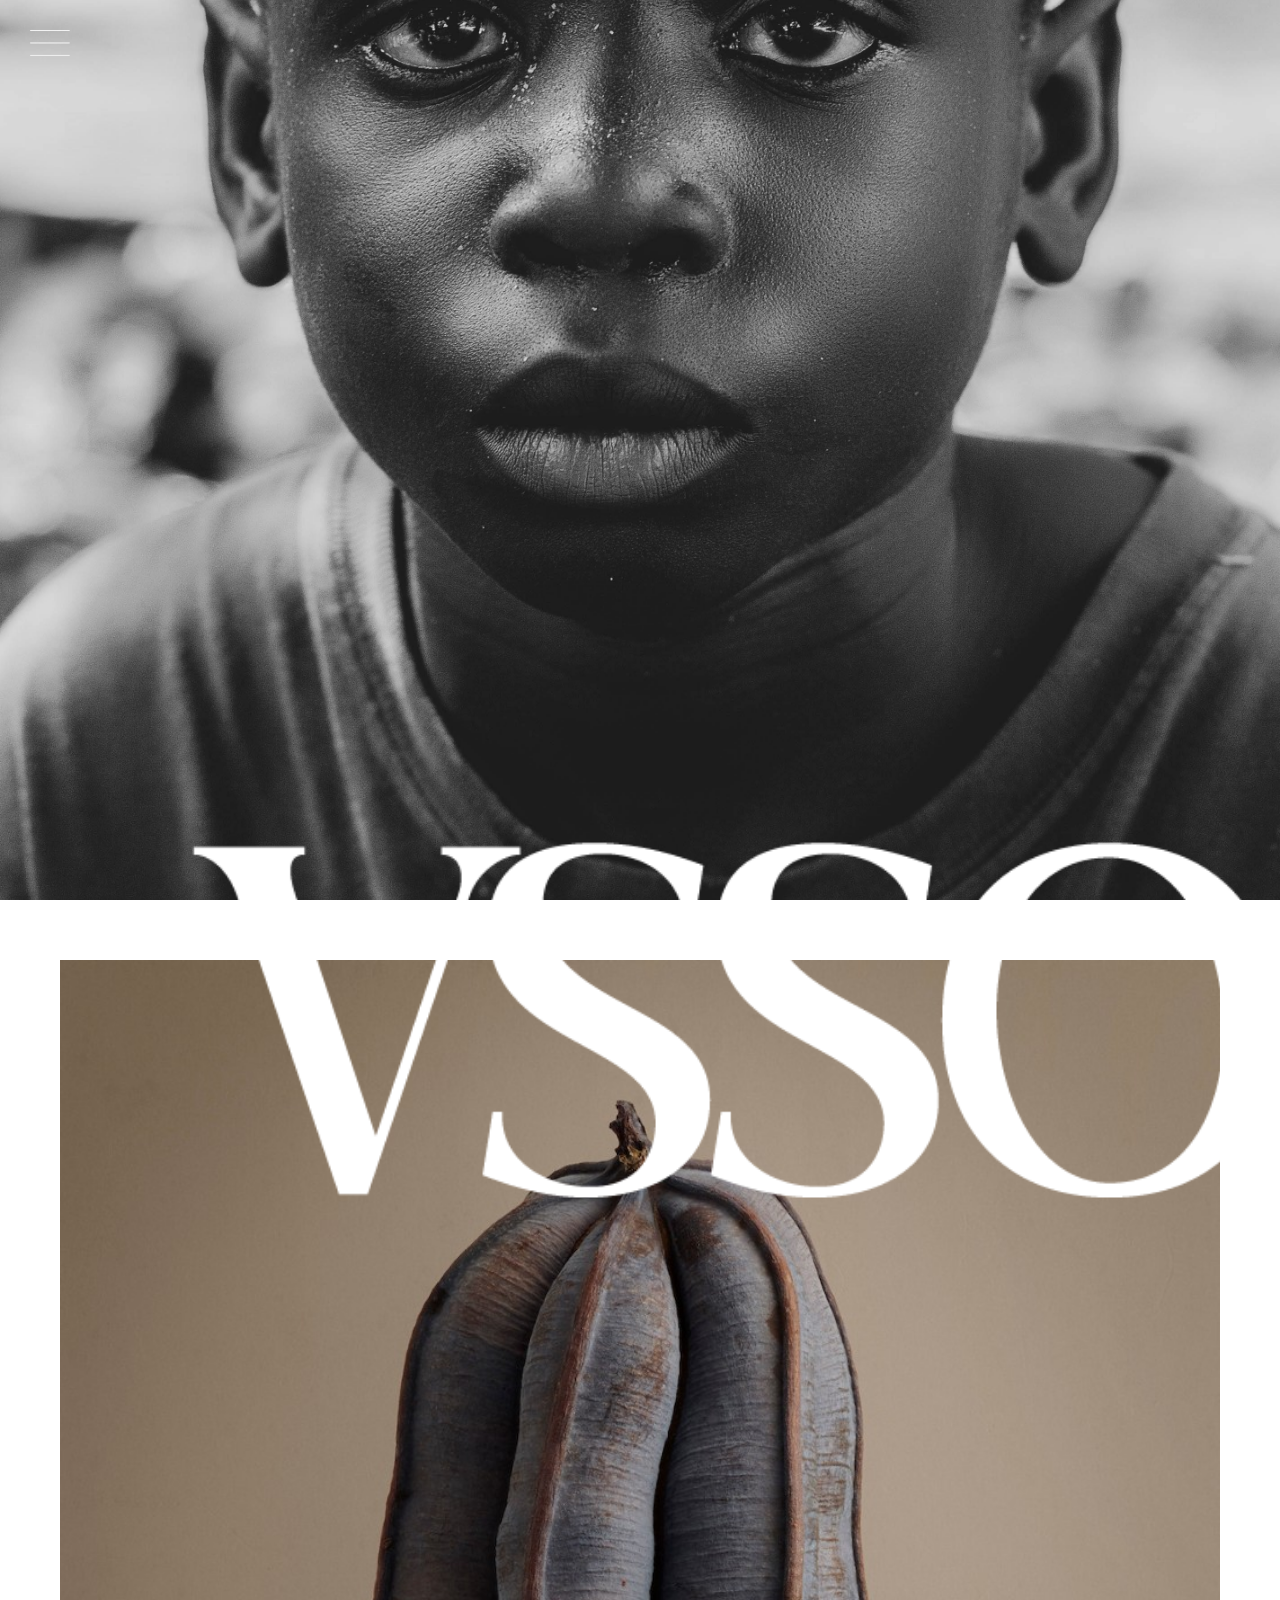
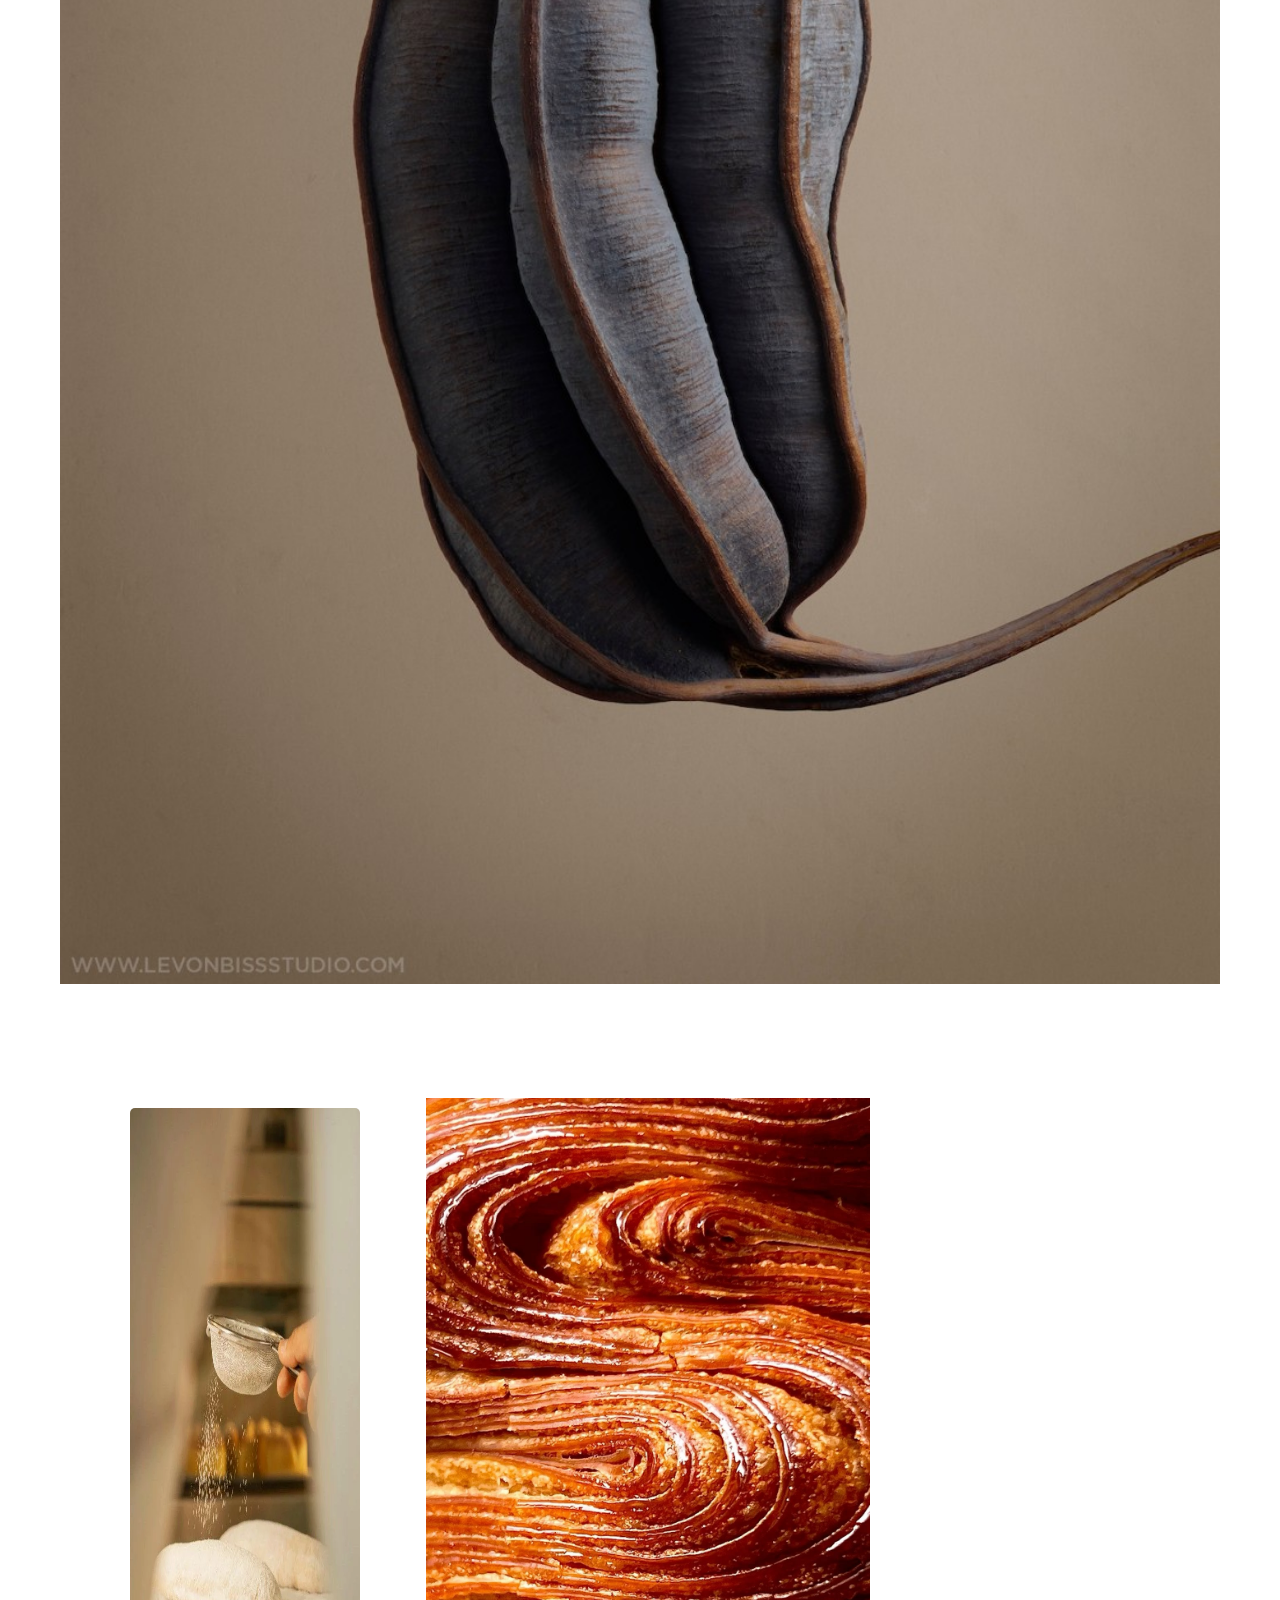
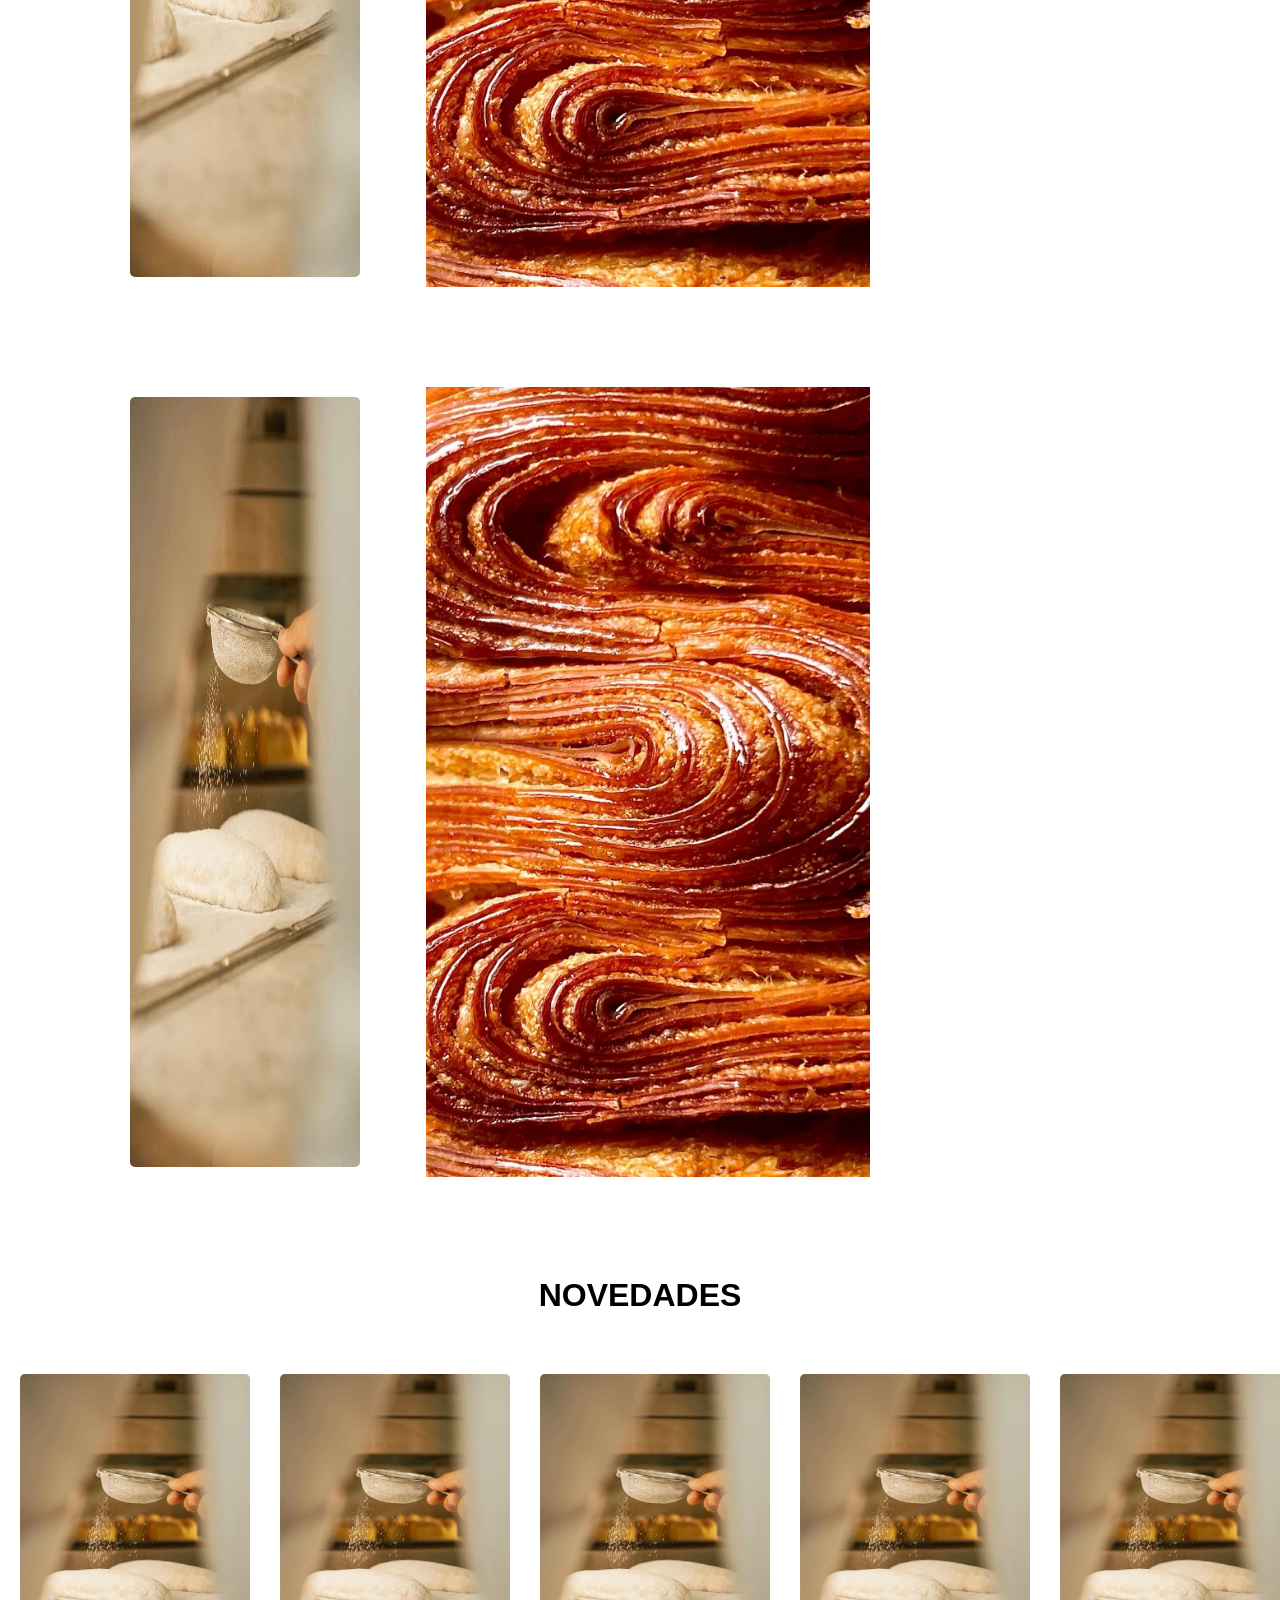
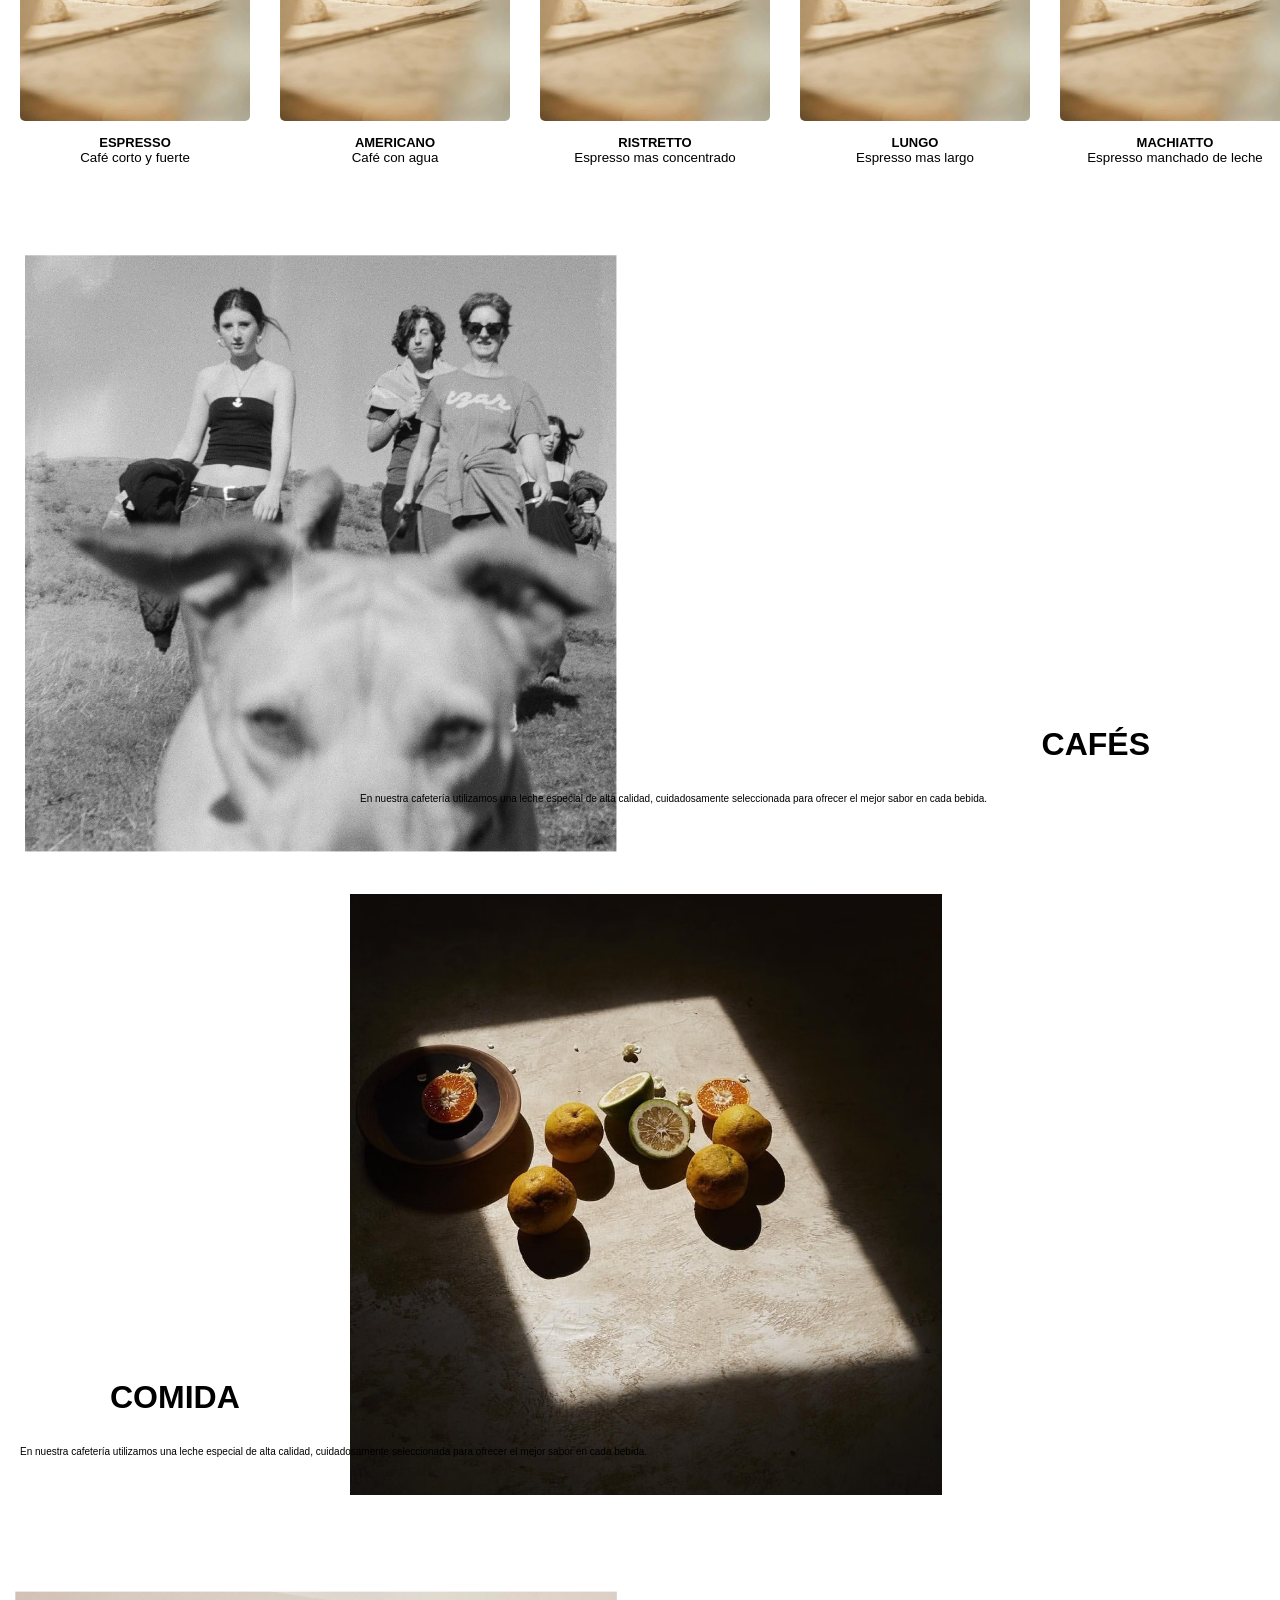
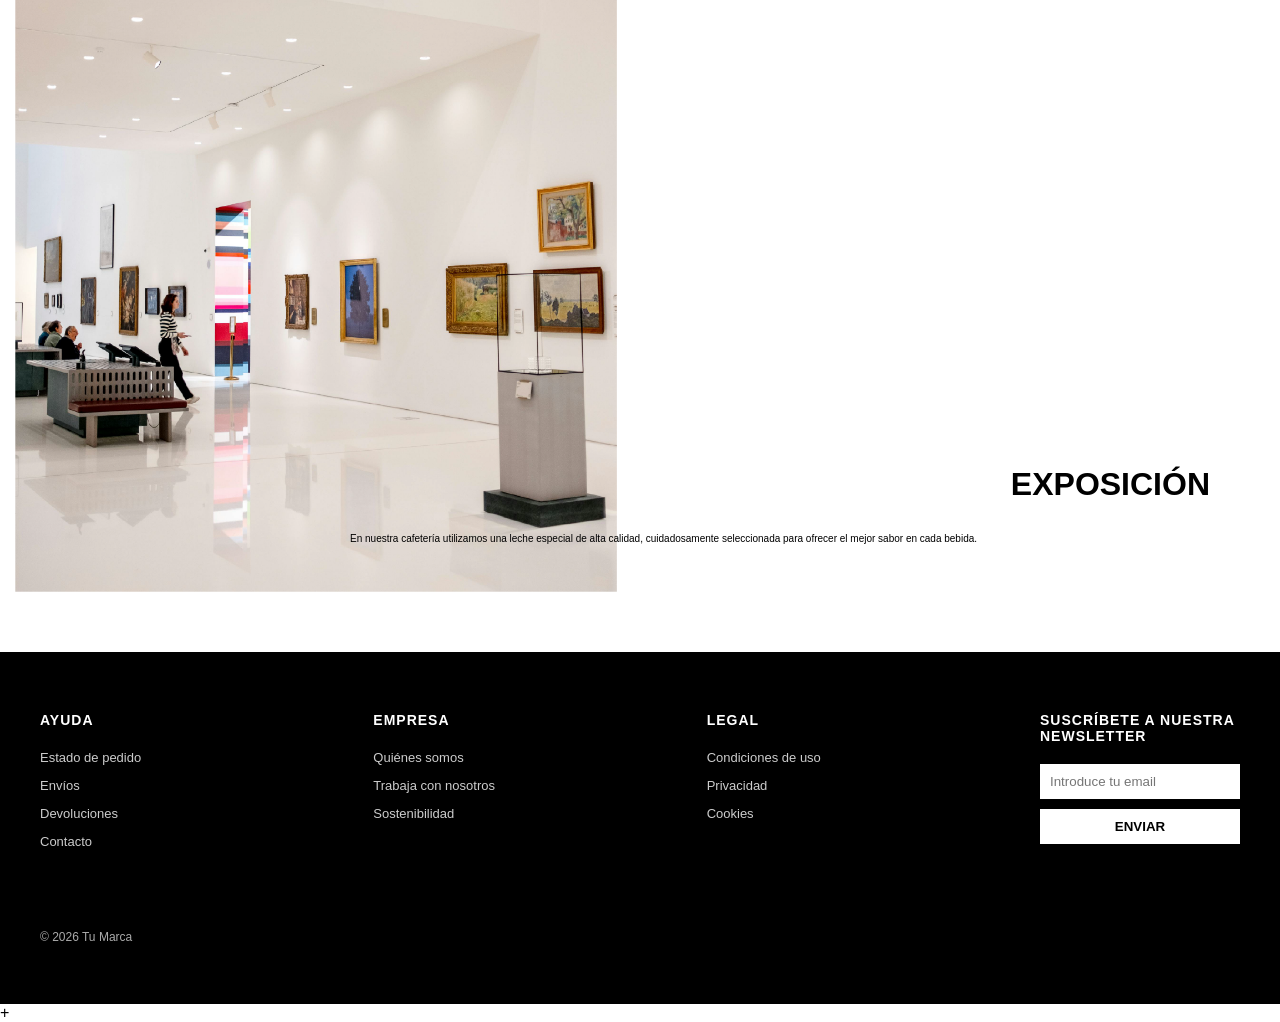
==== index.html @ 6efde772 "Prueba" ====
<!DOCTYPE html>
<html lang="en">

<head>
    <meta charset="UTF-8">
    <meta name="viewport" content="width=device-width, initial-scale=1.0">
    <title>Document</title>
    <link rel="stylesheet" href="CSS/style.css">



</head>

<body>

    <nav class="navbar">

        <img id="ham" src="img/Recurso 1.png">




        <ul id="fondomenu">
            <li><a href="cafes.html">CAFÉS</a> </li>







            <li><a href="reservar.html">RESERVAR</a>






            </li>

            <li>
                <a href="exhibir.html" id="btnExhibir">EXHIBIR</a>
            </li>




            <li><a href="contacto.html">CONTACTO</a></li>






        </ul>



    </nav>









    <main>

        <div class="contenedor">

            <img src="img/imagen prueba .jpg" alt="" class="prueba1">

            <img src="img/VSSO.png" class="vsso">

            <img src="img/fruta .jpeg" class="fruta">

        </div>


    </main>








    <div class="contenedor1">

        <img src="img/PAN MASA.webp" class="masa">
        <img src="img/PAN .jpg" class="pan">






    </div>

    <div class="contenedor1">

        <img src="img/PAN MASA.webp" class="masa">
        <img src="img/PAN .jpg" class="pan">






    </div>




    <h1 class="novedades">NOVEDADES</h1>




    <div class="automatic">


        <div>
            <img src="img/PAN MASA.webp" class="masa">
            <h2 class="titulo">ESPRESSO </h2>
            <p class="texto1">Café corto y fuerte</p>

        </div>



        <div>
            <img src="img/PAN MASA.webp" class="masa">
            <h2 class="titulo">AMERICANO </h2>
            <p class="texto1">Café con agua</p>

        </div>



        <div>
            <img src="img/PAN MASA.webp" class="masa">
            <h2 class="titulo">RISTRETTO </h2>
            <p class="texto1">Espresso mas concentrado</p>

        </div>


        <div>
            <img src="img/PAN MASA.webp" class="masa">
            <h2 class="titulo">LUNGO </h2>
            <p class="texto1">Espresso mas largo</p>

        </div>



        <div>
            <img src="img/PAN MASA.webp" class="masa">
            <h2 class="titulo">MACHIATTO </h2>
            <p class="texto1">Espresso manchado de leche</p>

        </div>


        <div>
            <img src="img/PAN MASA.webp" class="masa">
            <h2 class="titulo">CAPUCCINO </h2>
            <p class="texto1">Café con leche y bastante espuma</p>

        </div>

        <div>
            <img src="img/PAN MASA.webp" class="masa">
            <h2 class="titulo">FLA WHITE </h2>
            <p class="texto1">Parecido al latte pero más intenso</p>

        </div>









    </div>




    <div class="cards">

        <img src="img/cafes.png" class="card1">

        <h1 class="leche">CAFÉS</h1>
        <p class="leche2">En nuestra cafetería utilizamos una leche especial de alta calidad, cuidadosamente
            seleccionada para ofrecer el mejor sabor en cada bebida.</p>



    </div>



    <div class="cards">

        <img src="img/comida.png" class="card2">
        <h1 class="especial">COMIDA</h1>
        <p class="especial2">En nuestra cafetería utilizamos una leche especial de alta calidad, cuidadosamente
            seleccionada para ofrecer el mejor sabor en cada bebida.</p>





    </div>

    <br> <br> <br>
    <div class="cardsexpo">

        <img src="img/cuadros.png" class="card1">

        <h1 class="cuadro">EXPOSICIÓN</h1>
        <p class="cuadro2">En nuestra cafetería utilizamos una leche especial de alta calidad, cuidadosamente
            seleccionada para ofrecer el mejor sabor en cada bebida.</p>



        <br> <br> <br>
        <br> <br> <br>

    </div>


    <footer class="footer">
        <div class="footer-container">
    
            <div class="footer-col">
                <h4>AYUDA</h4>
                <ul>
                    <li><a href="#">Estado de pedido</a></li>
                    <li><a href="#">Envíos</a></li>
                    <li><a href="#">Devoluciones</a></li>
                    <li><a href="#">Contacto</a></li>
                </ul>
            </div>
    
            <div class="footer-col">
                <h4>EMPRESA</h4>
                <ul>
                    <li><a href="#">Quiénes somos</a></li>
                    <li><a href="#">Trabaja con nosotros</a></li>
                    <li><a href="#">Sostenibilidad</a></li>
                </ul>
            </div>
    
            <div class="footer-col">
                <h4>LEGAL</h4>
                <ul>
                    <li><a href="#">Condiciones de uso</a></li>
                    <li><a href="#">Privacidad</a></li>
                    <li><a href="#">Cookies</a></li>
                </ul>
            </div>
    
            <div class="footer-col newsletter">
                <h4>SUSCRÍBETE A NUESTRA NEWSLETTER</h4>
                <input type="email" placeholder="Introduce tu email">
                <button>ENVIAR</button>
            </div>
    
        </div>
    
        <div class="footer-bottom">
            <p>© 2026 Tu Marca</p>
        </div>
    </footer>



+



<div id="curtain">
    <h1>Cargando...</h1>
  
</div>

<div id="fade"></div>



    <script src="JS/javascript.js"></script>




</body>


</html>
---- CSS/style.css ----
* {
  margin: 0;
  padding: 0;
  box-sizing: border-box;
  font-family: Helvetica, Arial, sans-serif;
}












.contenedor {

  width: 100%;
}

.prueba1 {
  width: 100%;
  display: block;

  height: 900px;
  object-fit: cover;
  object-position: center 80%;
  /* 🔥 esto la sube */
  display: block;




}

.vsso {
  position: absolute;
  top: 500px;
  /* ajusta esto */
  z-index: 2;
  margin-left: 0px;

  width: 115%;








}

.fruta {


  width: 100%;
  padding: 60px;

}


#fondomenu {
  width: 103vw;
  height: 91.5vh;
  font-family: Arial, Helvetica, sans-serif;
  font-size: 1rem;
  display: none;
  margin-top: 10px;
  margin-left: -20px;
  position: absolute;

  list-style: none;

  background-color: rgb(0, 0, 0);





}


#fondomenu li {

  margin-top: 40px;




}



#fondomenu li a {

  text-decoration: none;
  margin-top: 50px;
  color: white;

  margin-left: 50px;

  font-size: 15px;




}

.navbar {


  position: absolute;
  top: 0;
  left: 0;
  width: 100%;




}



.caja1 {

  border: solid rgb(207, 207, 207) 1px;

  padding: 30px;

  margin-left: -11px;

}









body {


  margin: 0;

  margin: 0;
  font-family: Arial, sans-serif;
}

.container {
  display: grid;
  grid-template-columns: 1fr;
}

.card {
  position: relative;
  height: 300px;
  overflow: hidden;
}

.card img {
  width: 100%;
  height: 100%;
  object-fit: cover;
}



.label {
  position: absolute;
  top: 20px;
  left: 20px;
  color: white;
  font-size: 22px;
  writing-mode: vertical-rl;
  text-orientation: mixed;
  opacity: 0.8;
}


.button {
  position: absolute;
  bottom: 20px;
  left: 50%;
  transform: translateX(-50%);
  background: white;
  border-radius: 20px;
  padding: 8px 16px;
  font-size: 14px;
  border: none;
}





header {

  margin: 0;
  padding: 0;


}

#ham {


  margin-left: 30px;
  margin-top: 30px;
  width: 40px;



}


#fondomenu2 {

  width: 94vw;
  height: 108vh;
  font-family: Arial, Helvetica, sans-serif;
  font-size: 1rem;
  display: none;
  margin-top: 10px;
  margin-left: -20px;
  position: absolute;

  list-style: none;




}

.texto {

  font-size: small;

  text-align: center;

}

.titulo {


  text-align: center;

}


.contenedor1 {

  display: flex;
  padding: 50px;
  margin-left: 70px;



}



.masa {

  width: 40%;
  padding: 10px;
  width: 250px;
  border-radius: 15px;
  flex-shrink: 0;
  scroll-snap-align: center;


}

.automatic::-webkit-scrollbar {
  display: none;
  /* 🔥 Chrome, Safari */
}


.cards {

  padding: 10px;




}







.leche {

  text-align: right;
  margin-top: -130px;

  margin-right: 120px;





}

.leche2 {


  margin-top: 30px;


  font-size: x-small;
  text-align: left;

  margin-left: 350px;

  font-weight: 300;

}

.cardsexpo {
  transition: background-color 0.5s ease;
  /* suaviza el cambio de color */
}

.cardsexpo.active {
  background-color: black;
  /* color que aparecerá cuando llegue el scroll */
  color: white;
  /* opcional: cambia el color del texto para que contraste */
}









.especial {

  margin-left: 100px;
  margin-top: -120px;





}

.especial2 {


  font-size: x-small;
  text-align: left;
  margin-right: 350px;

  margin-left: 10px;
  margin-top: 30px;

  font-weight: 300;


}


.cuadro {

  text-align: right;
  margin-top: -130px;

  margin-right: 70px;



}


.cuadro2 {



  margin-top: 30px;


  font-size: x-small;
  text-align: left;

  margin-left: 350px;

  font-weight: 300;




}




















.pan {

  width: 40%;
  margin-left: 5%;


}

#fondomenu li a:hover {
  border-bottom: 1px solid white;
}



.boton {
  display: inline-block;
  padding: 10px 20px;
  color: white;
  text-decoration: none;
  border-radius: 5px;
  font-weight: bold;
}


.novedades {


  text-align: center;
  margin-top: 10px;
  padding: 40px;
}







.automatic {


  display: flex;

  overflow-x: auto;
  /* 🔥 permite deslizar */
  scroll-snap-type: x mandatory;
  /* 🔥 efecto carrusel */
  gap: 10px;
  padding: 10px;
}


.masa {
  width: 250px;
  border-radius: 15px;
  flex-shrink: 0;
  scroll-snap-align: center;

  transition: transform 0.3s ease;
  /* 🔥 animación suave */
}

.masa:hover {
  transform: scale(1.2);
  /* 🔥 se agranda */
  z-index: 10;
  /* 🔥 se pone por encima */
}










.titulo {


  font-size: small;




}


.card2 {


  width: 47%;

  margin-top: 70px;

  margin-left: 340px;




}






.card1 {


  width: 47%;

  margin-top: 70px;
  margin-left: 15px;


}

.texto1 {

  font-size: smaller;

  text-align: center;



}





.boton:hover {
  background-color: #000000;
}


.slider {
  position: relative;
  width: 300px;
  /* ajusta al tamaño que quieras */
  height: 200px;
}

.slide {
  position: absolute;
  width: 100%;
  height: 100%;
  object-fit: cover;
  opacity: 0;
  animation: cambio 9s infinite;
}

/* Cada imagen aparece en su turno */
.slide:nth-child(1) {
  animation-delay: 0s;
}

.slide:nth-child(2) {
  animation-delay: 3s;
}

.slide:nth-child(3) {
  animation-delay: 6s;
}

@keyframes cambio {
  0% {
    opacity: 0;
  }

  10% {
    opacity: 1;
  }

  30% {
    opacity: 1;
  }

  40% {
    opacity: 0;
  }

  100% {
    opacity: 0;
  }
}








#curtain {
  position: fixed;
  top: 0;
  left: 0;
  width: 100%;
  height: 100%;
  background: black;
  color: white;

  display: flex;
  justify-content: center;
  align-items: center;
  flex-direction: column;

  opacity: 0;
  transform: scale(0.4); /* 👈 empieza pequeño en el centro */

  pointer-events: none;

  transition: 
      transform 0.8s ease,
      opacity 0.6s ease;

  z-index: 9999;




}

#curtain.active {
  transform: translateY(0);
  opacity: 1;

}


#fade {
  position: fixed;
  top: 0;
  left: 0;
  width: 100%;
  height: 100%;
  background: black;

  opacity: 0;
  pointer-events: none;
  transition: opacity 0.8s ease;
  z-index: 9998;
}

#fade.active {
  opacity: 1;
}



.footer {
  background-color: #000;
  color: #fff;
  padding: 60px 40px;
  font-family: Arial, sans-serif;
}

.footer-container {
  display: flex;
  justify-content: space-between;
  flex-wrap: wrap;
}

.footer-col {
  width: 200px;
  margin-bottom: 30px;
}

.footer-col h4 {
  font-size: 14px;
  margin-bottom: 20px;
  letter-spacing: 1px;
}

.footer-col ul {
  list-style: none;
  padding: 0;
}

.footer-col ul li {
  margin-bottom: 10px;
}

.footer-col ul li a {
  text-decoration: none;
  color: #ccc;
  font-size: 13px;
}

.footer-col ul li a:hover {
  color: #fff;
}

.newsletter input {
  width: 100%;
  padding: 10px;
  margin-bottom: 10px;
  border: none;
  outline: none;
}

.newsletter button {
  width: 100%;
  padding: 10px;
  background: #fff;
  border: none;
  cursor: pointer;
  font-weight: bold;
}

.newsletter button:hover {
  background: #ddd;
}

.footer-bottom {
  margin-top: 40px;
  font-size: 12px;
  color: #aaa;
}
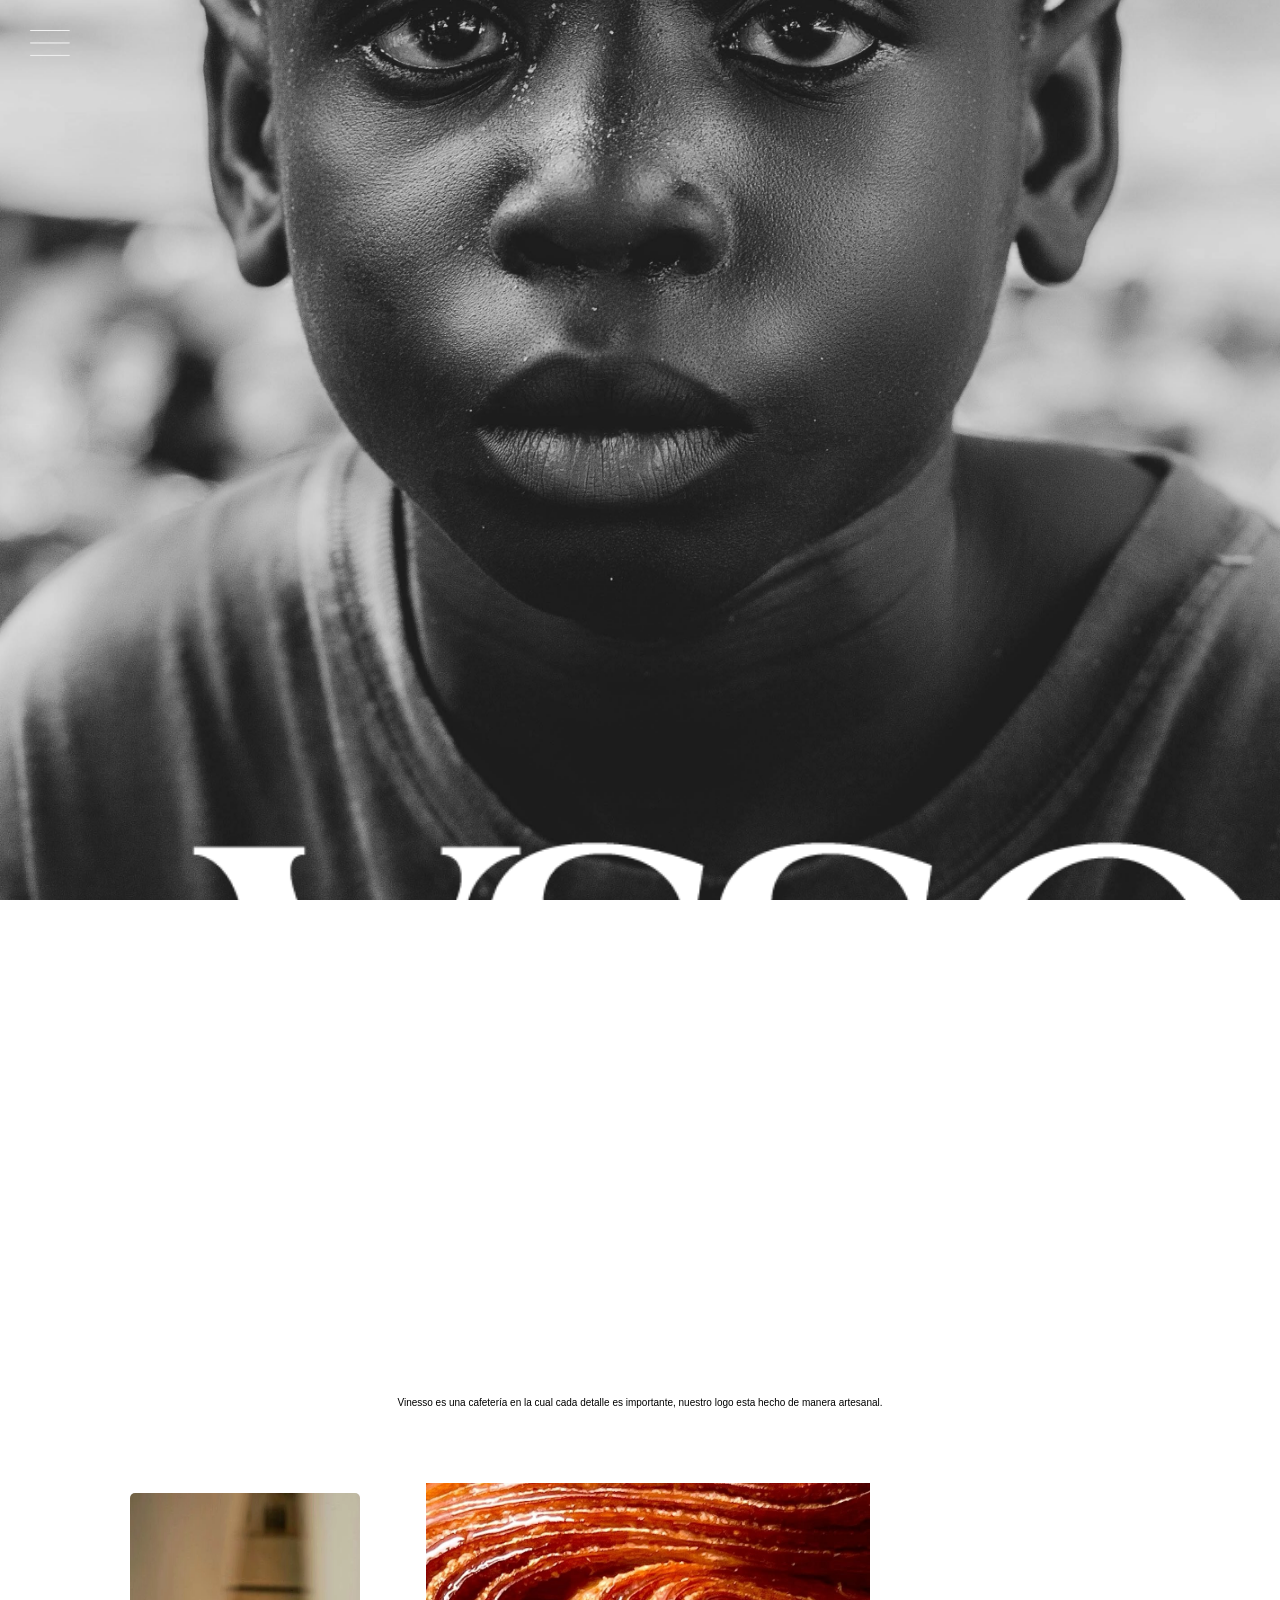
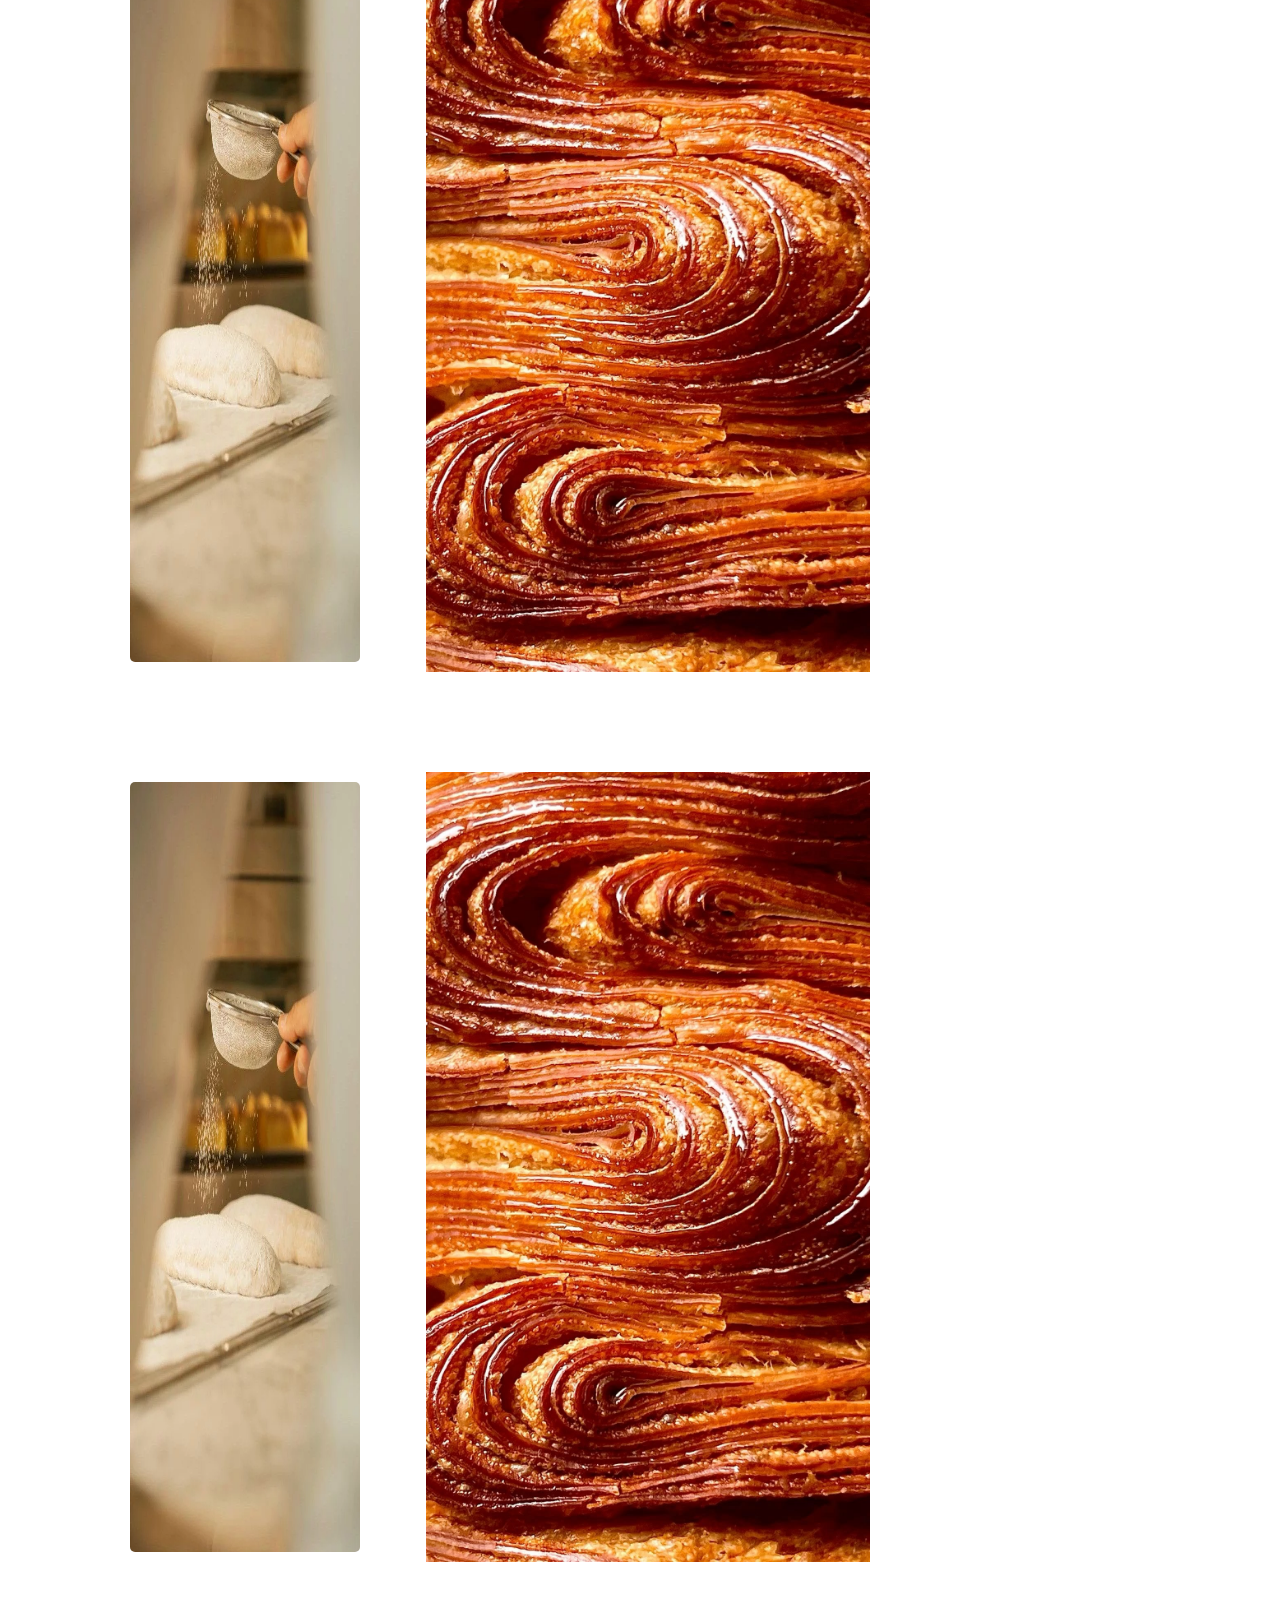
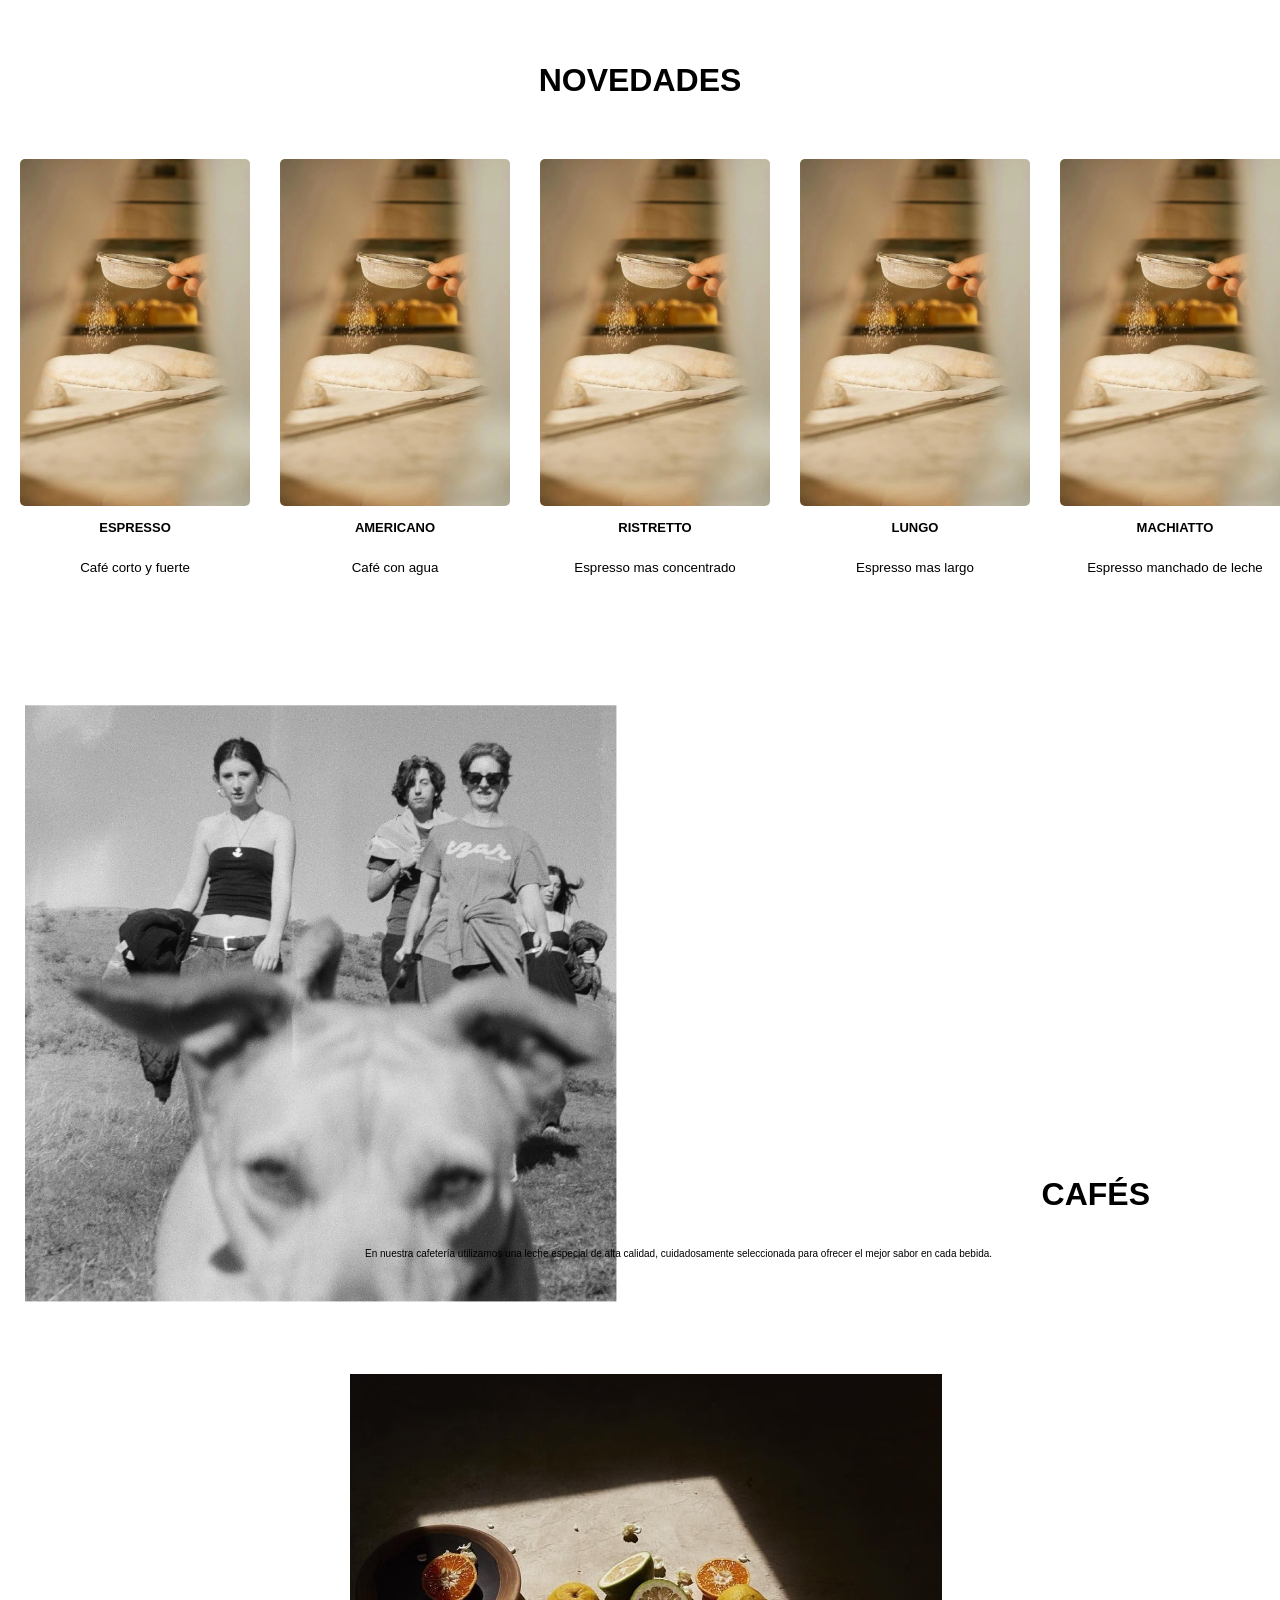
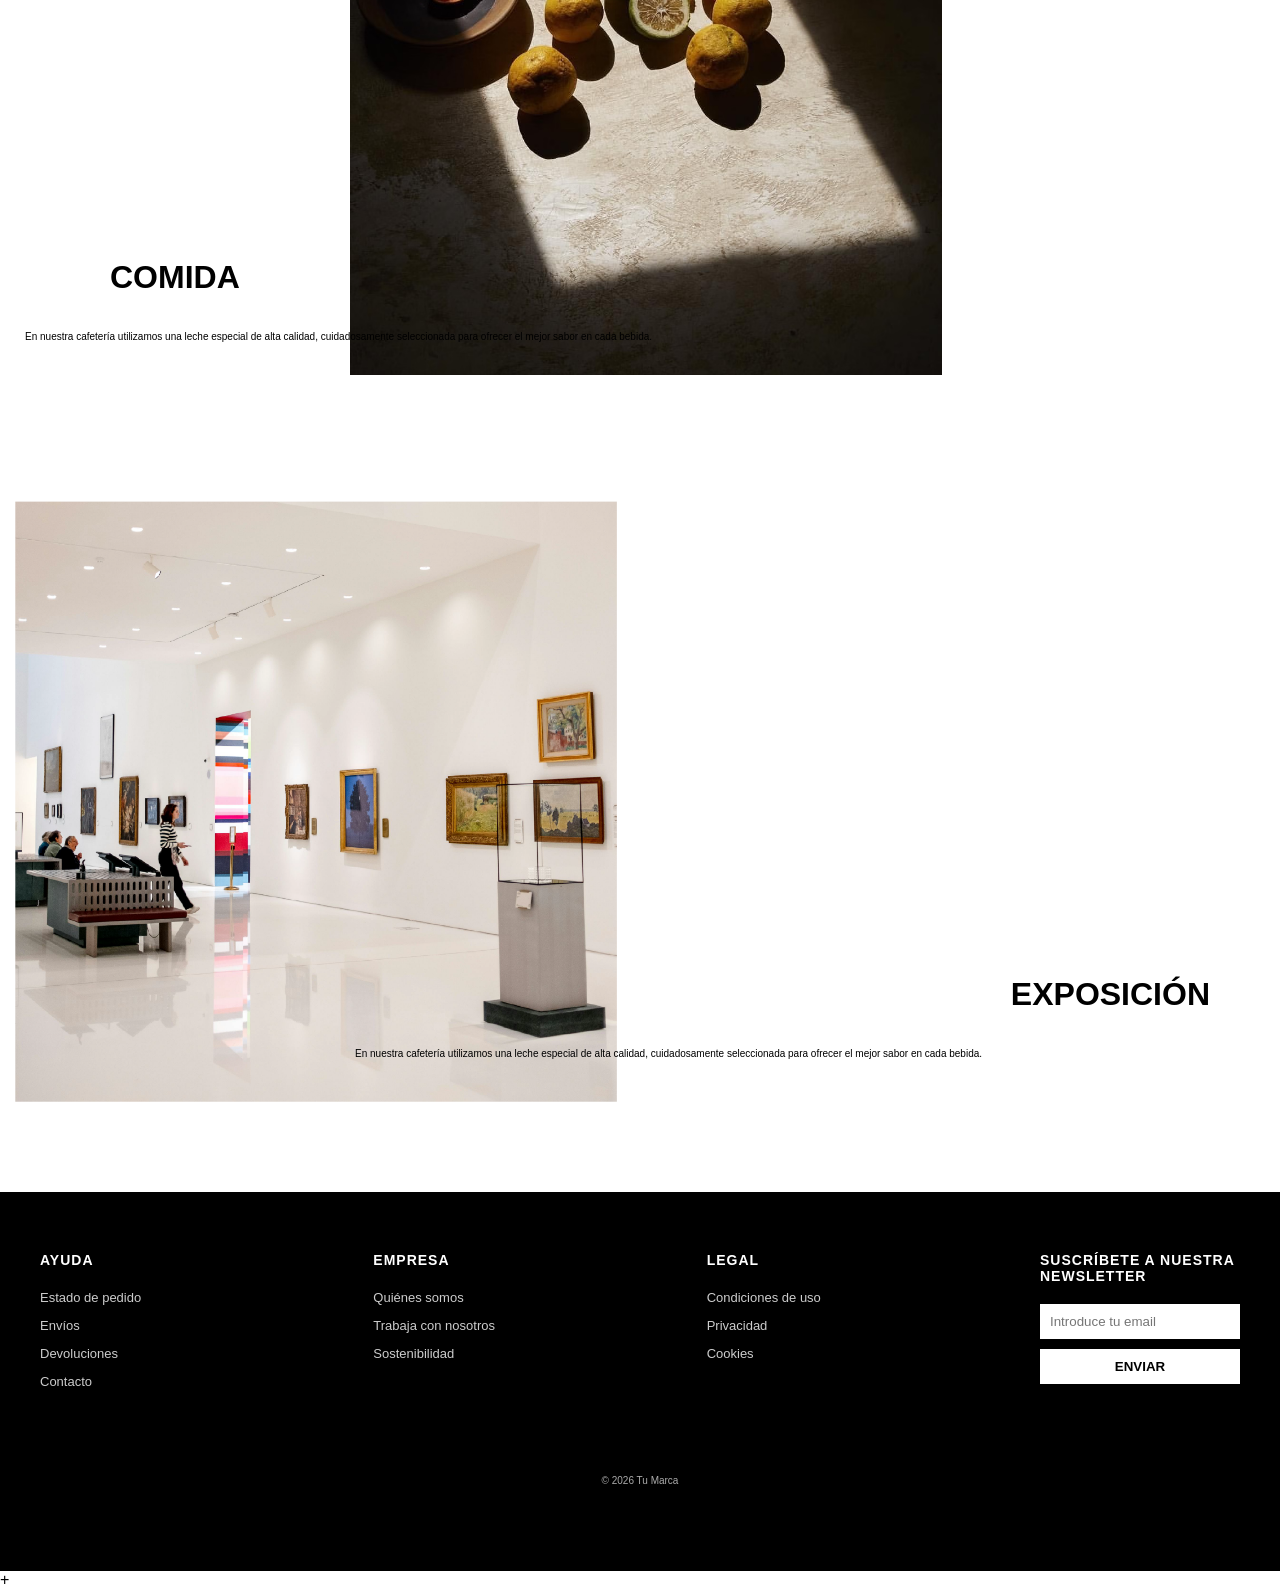
==== commit 4d5f4979: "prueba" ====
--- a/index.html
+++ b/index.html
@@ -74,7 +74,6 @@
 
             <img src="img/VSSO.png" class="vsso">
 
-            <img src="img/fruta .jpeg" class="fruta">
 
         </div>
 
@@ -82,9 +81,20 @@
     </main>
 
 
-
-
-
+<br>
+<br>
+<br>
+<br>
+
+
+
+    <video autoplay muted loop playsinline>
+        <source src="VDO/BLANCO.mp4" type="video/mp4">
+        Tu navegador no soporta videos.
+    </video>
+    
+
+<p>Vinesso es una cafetería en la cual cada detalle es importante, nuestro logo esta hecho de manera artesanal. </p>
 
 
 
--- a/CSS/style.css
+++ b/CSS/style.css
@@ -59,6 +59,88 @@
 
   width: 100%;
   padding: 60px;
+
+}
+
+
+.producto{
+
+
+
+text-align: center;
+
+
+
+}
+
+.titulo3{
+
+
+text-align: left;
+
+margin-top: 40px;
+
+font-weight: 500;
+margin-top: 5px;
+
+margin-left: 16px;
+
+font-size: small;
+
+
+
+}
+
+.texto3{
+
+text-align: left;
+font-weight: 300;
+font-size: x-small;
+
+
+margin-left: 16px;
+
+margin-top: 5px;
+
+
+
+}
+
+video{
+  width: 100%;
+  max-width: 800px;
+  display: block;
+  margin: auto;
+
+margin-right: -24px;
+
+
+
+}
+
+
+.about{
+
+width: 100%;
+margin-left: -45px;
+margin-top: -80px;
+
+}
+
+
+
+
+
+
+
+p{
+
+font-size: x-small;
+margin: 20px;
+text-align: center;
+
+padding: 5px;
+
 
 }
 
@@ -135,10 +217,30 @@
 
 }
 
-
-
-
-
+.img1{
+
+width: 90%;
+height: auto;
+
+
+
+
+}
+
+
+
+
+
+.producto{
+
+padding: 10px;
+margin: 10px;
+display: flex;
+
+
+
+
+}
 
 
 
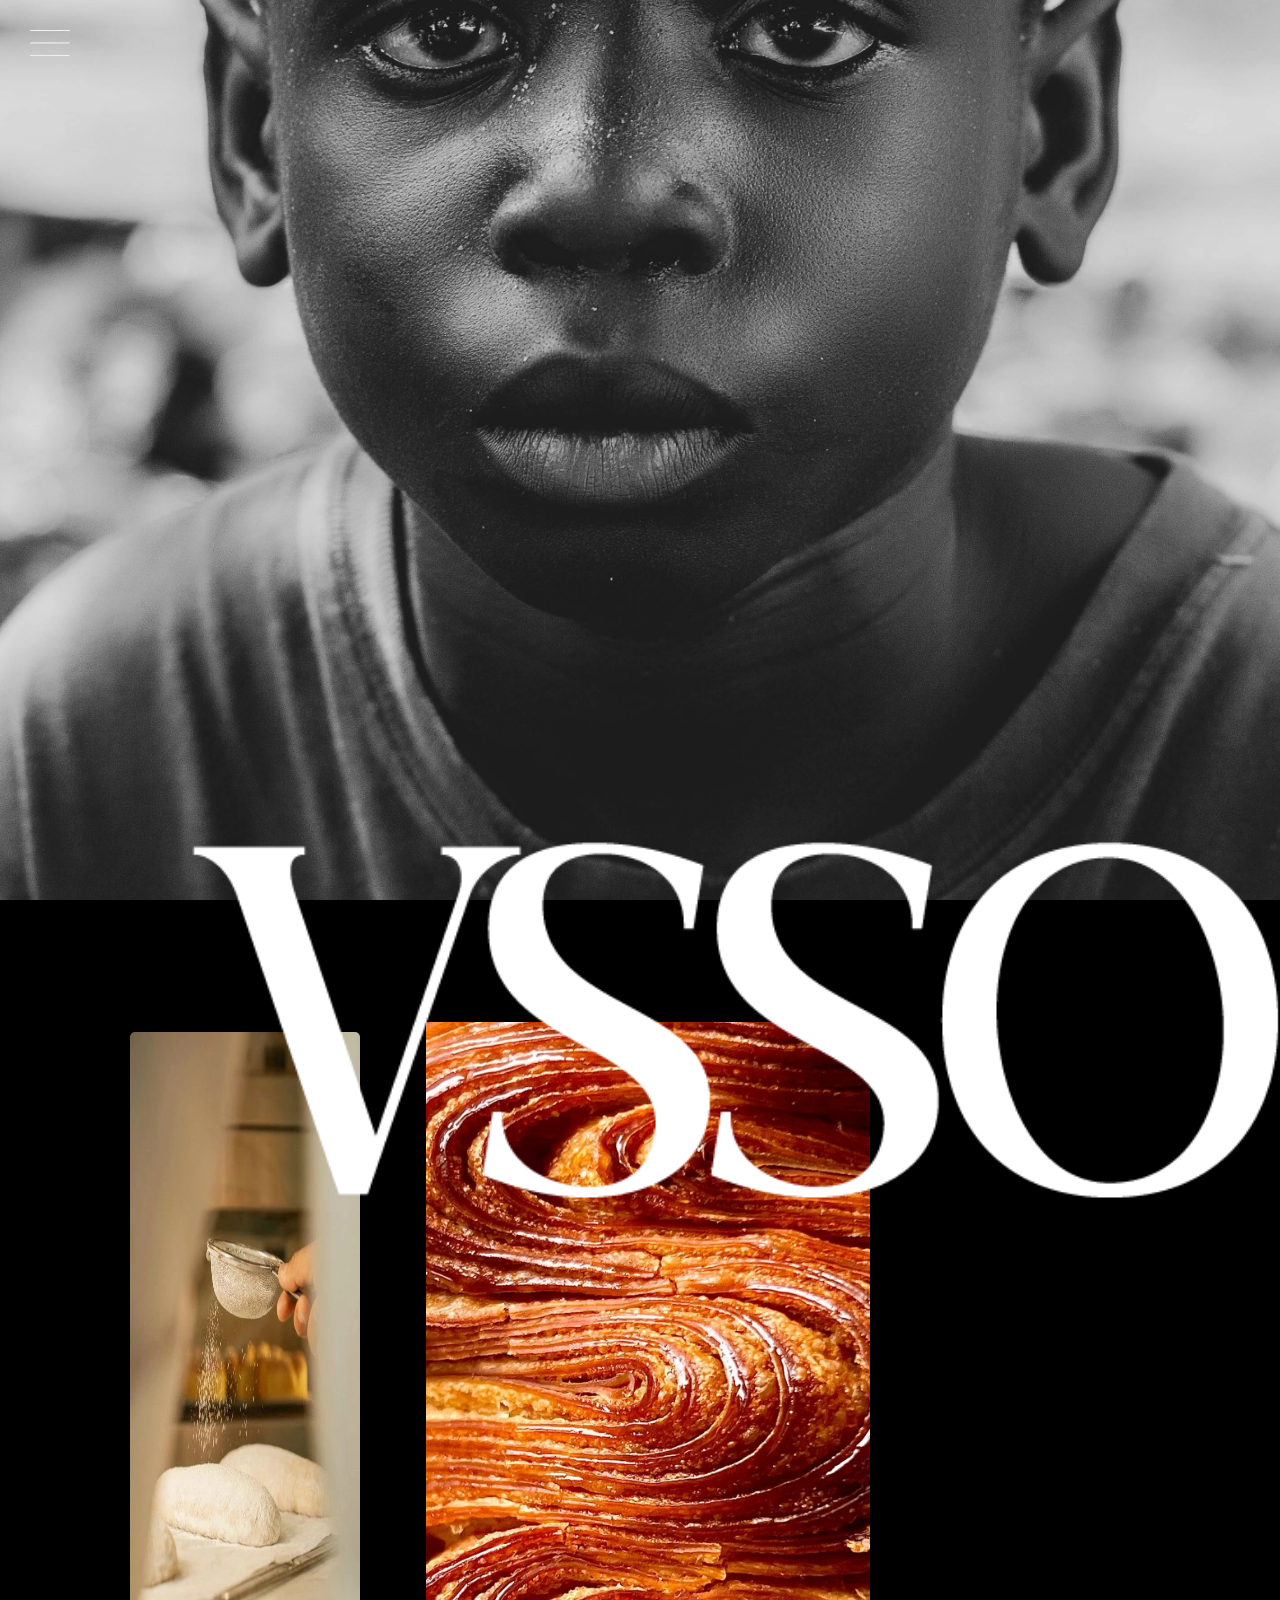
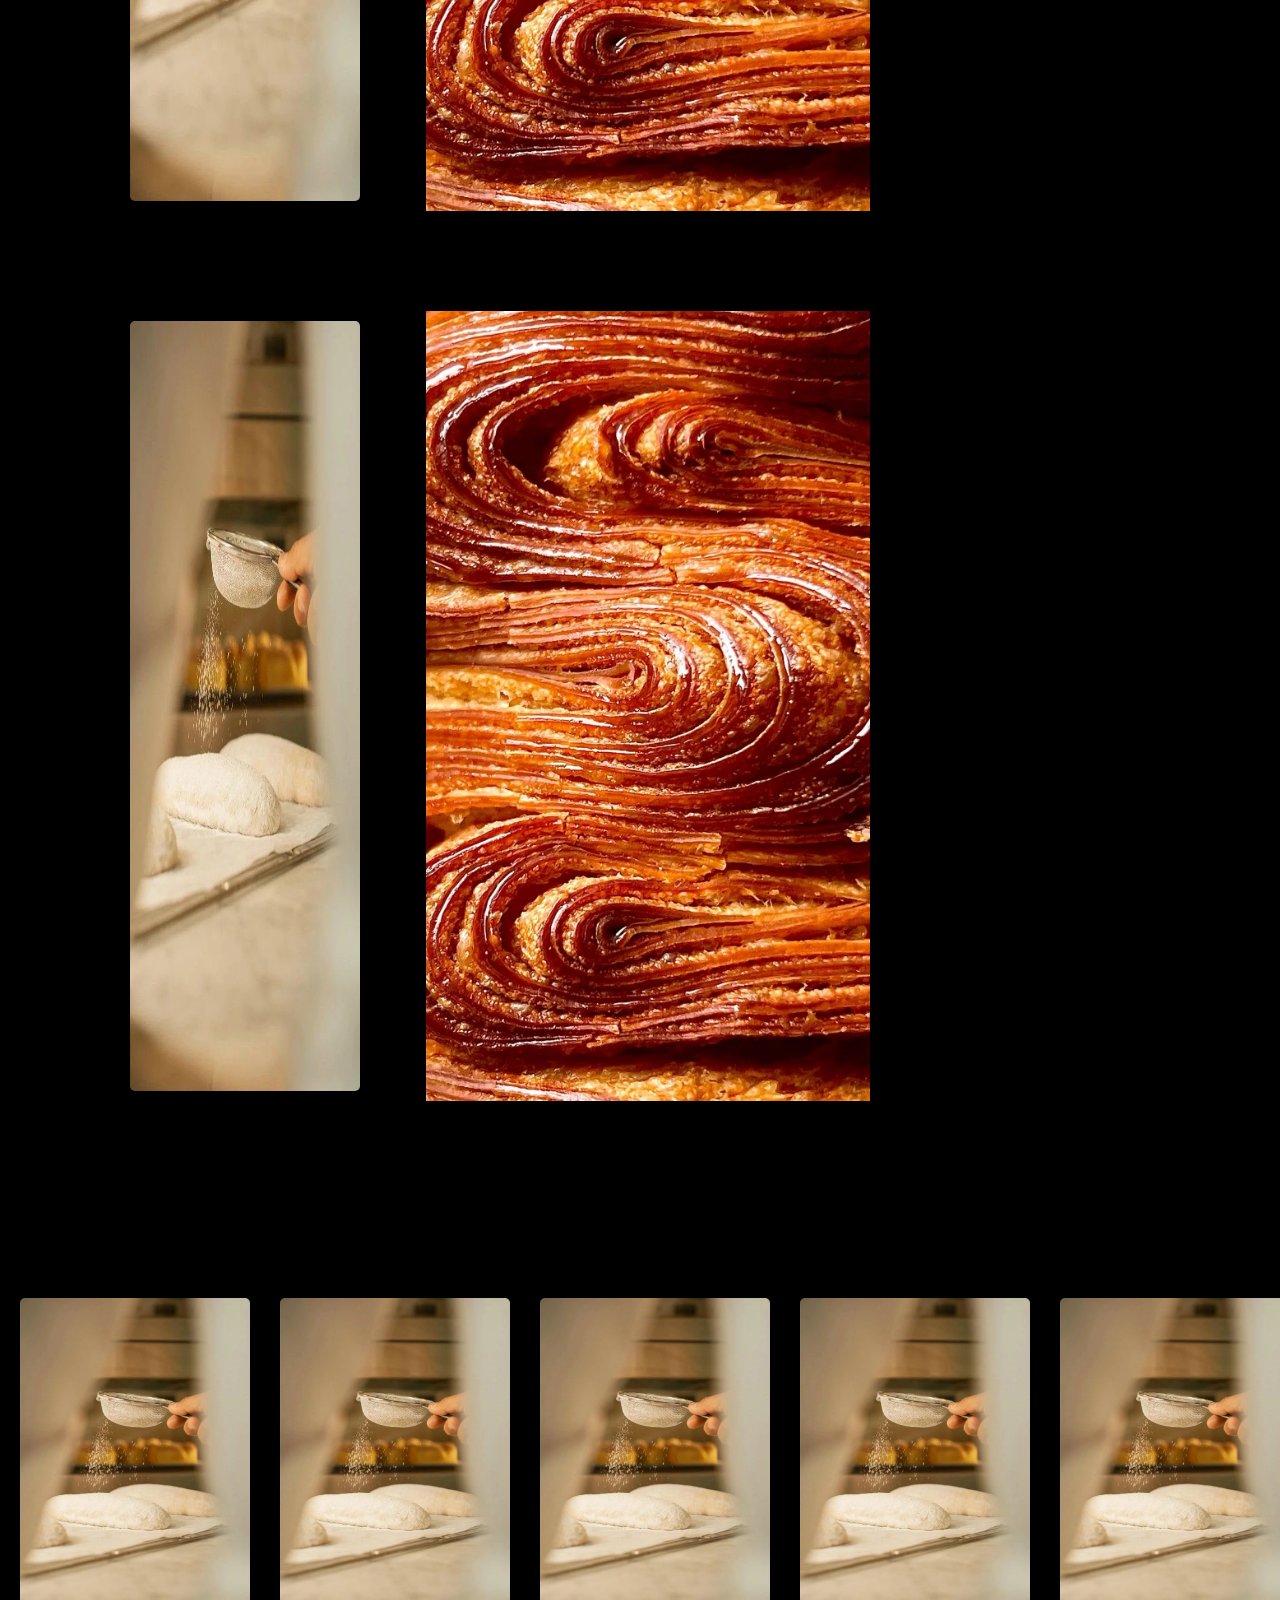
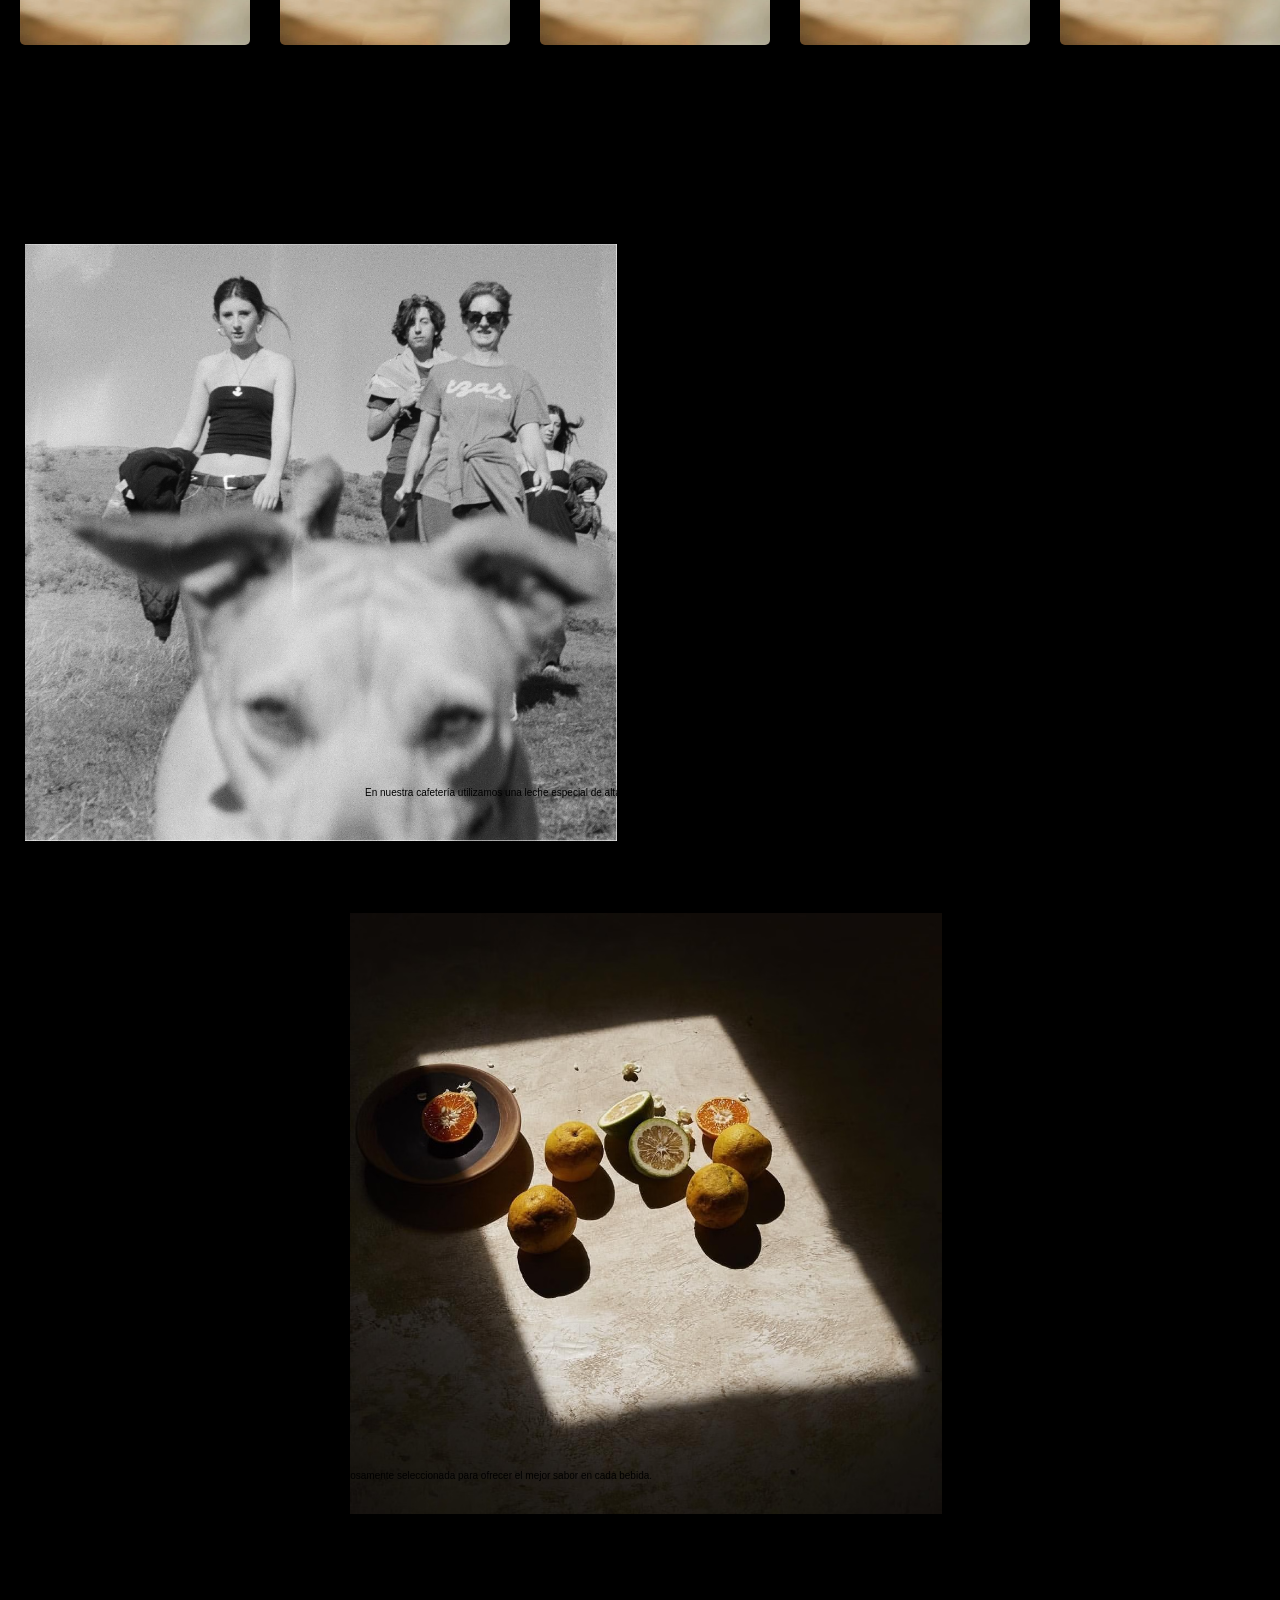
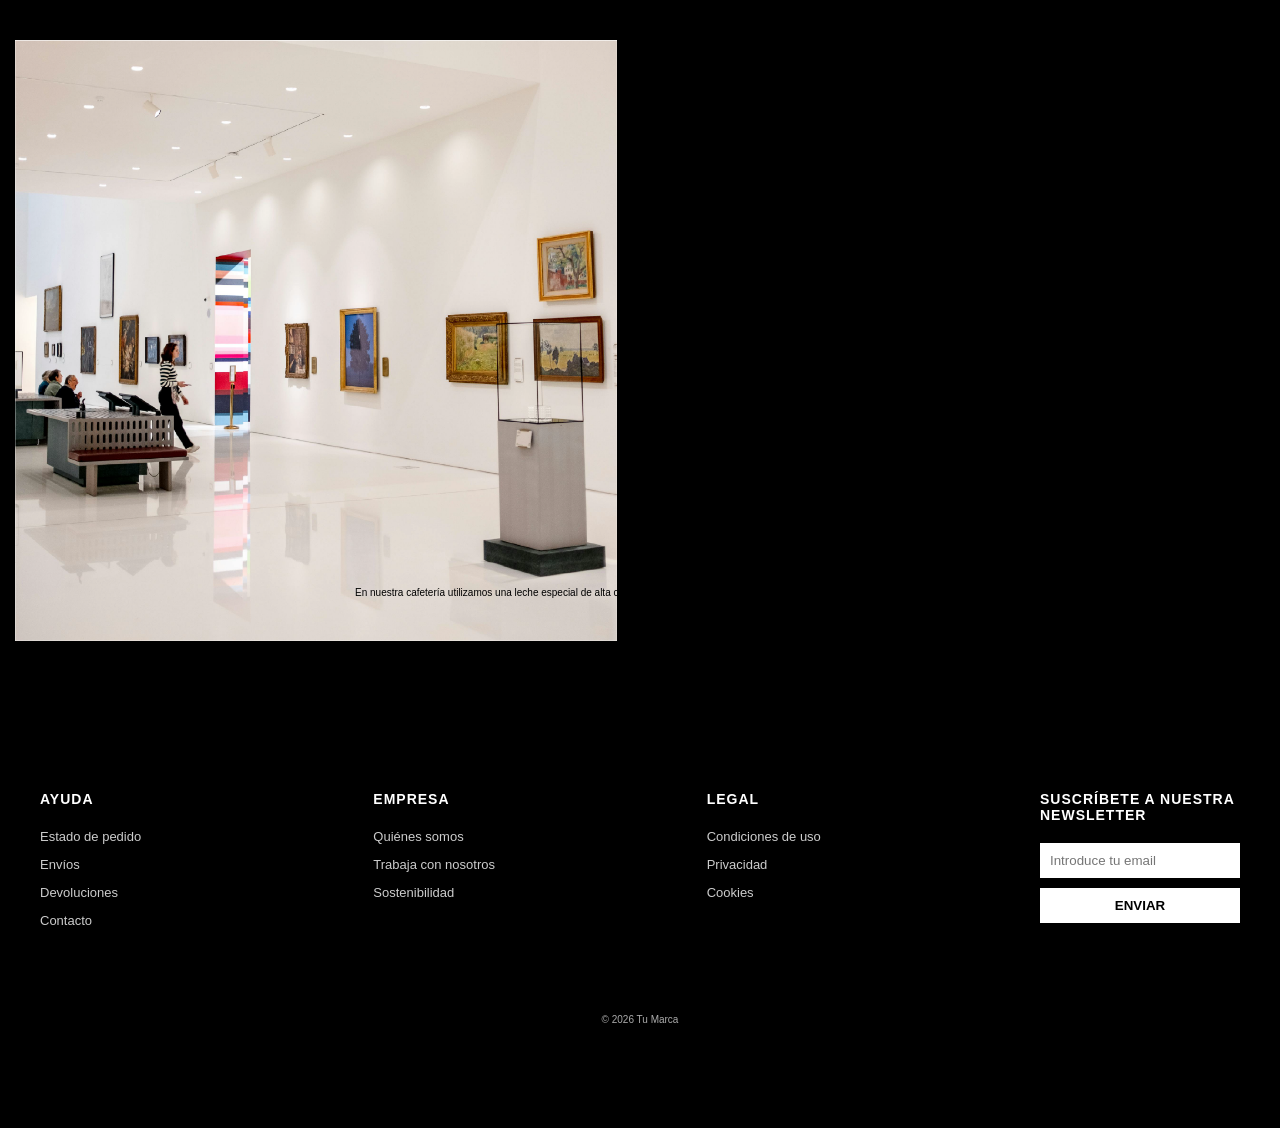
==== commit 1e9ebedc: "prueba" ====
--- a/index.html
+++ b/index.html
@@ -81,6 +81,7 @@
     </main>
 
 
+
 <br>
 <br>
 <br>
@@ -88,13 +89,7 @@
 
 
 
-    <video autoplay muted loop playsinline>
-        <source src="VDO/BLANCO.mp4" type="video/mp4">
-        Tu navegador no soporta videos.
-    </video>
-    
-
-<p>Vinesso es una cafetería en la cual cada detalle es importante, nuestro logo esta hecho de manera artesanal. </p>
+
 
 
 
--- a/CSS/style.css
+++ b/CSS/style.css
@@ -117,6 +117,16 @@
 
 
 }
+
+body{
+
+
+  background-color: black;
+}
+
+
+
+
 
 
 .about{
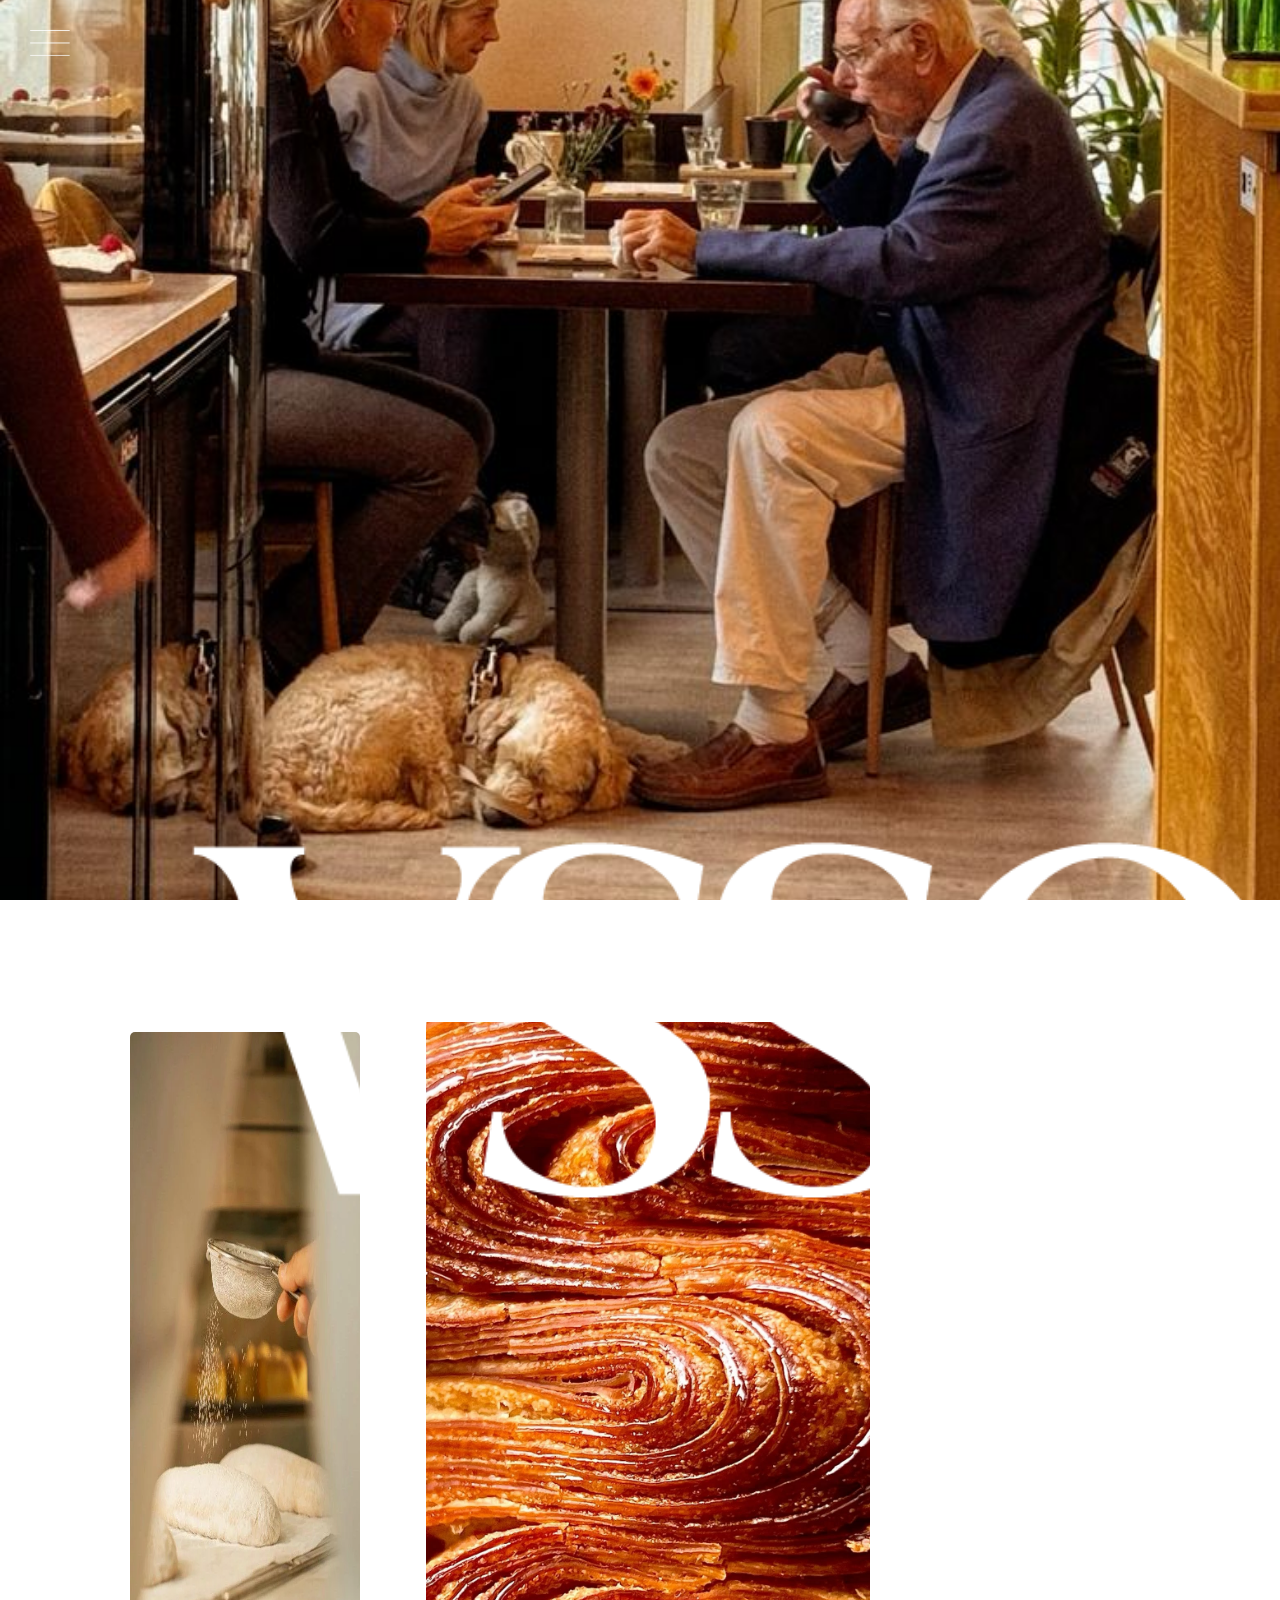
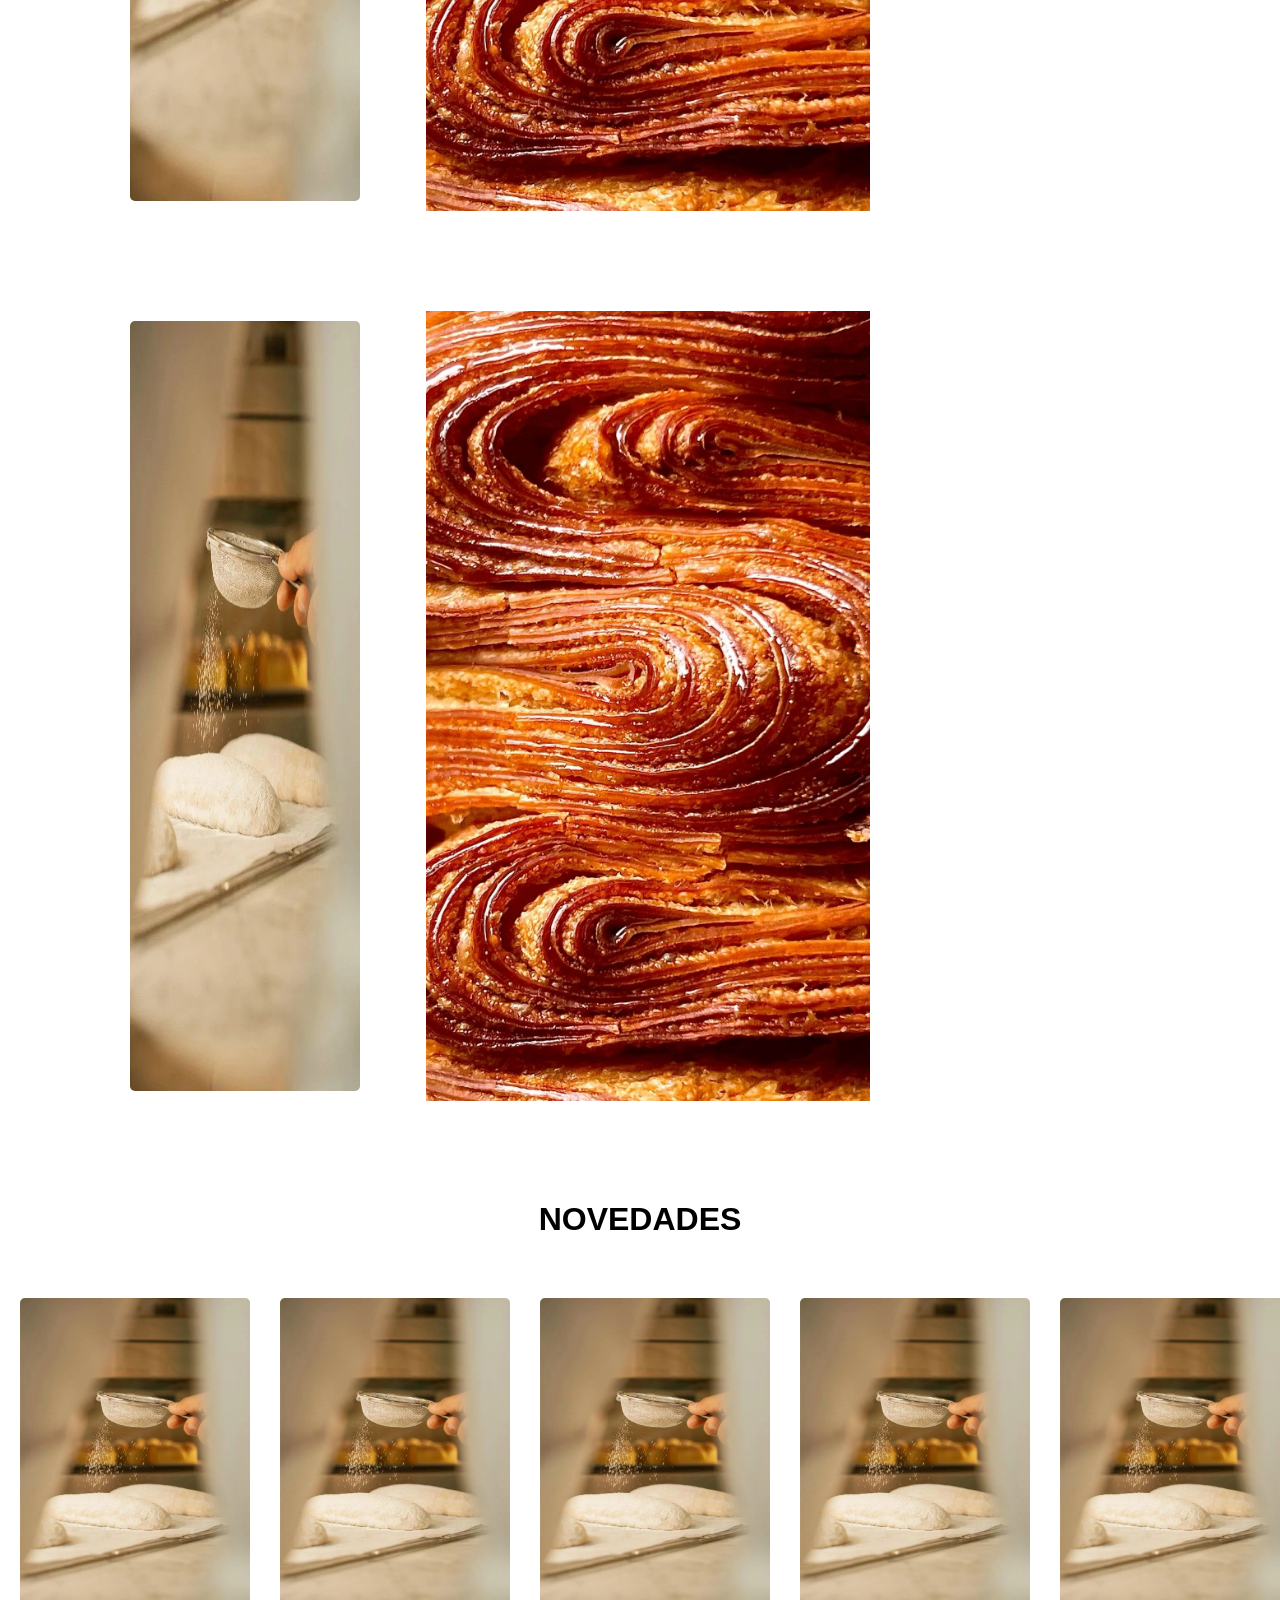
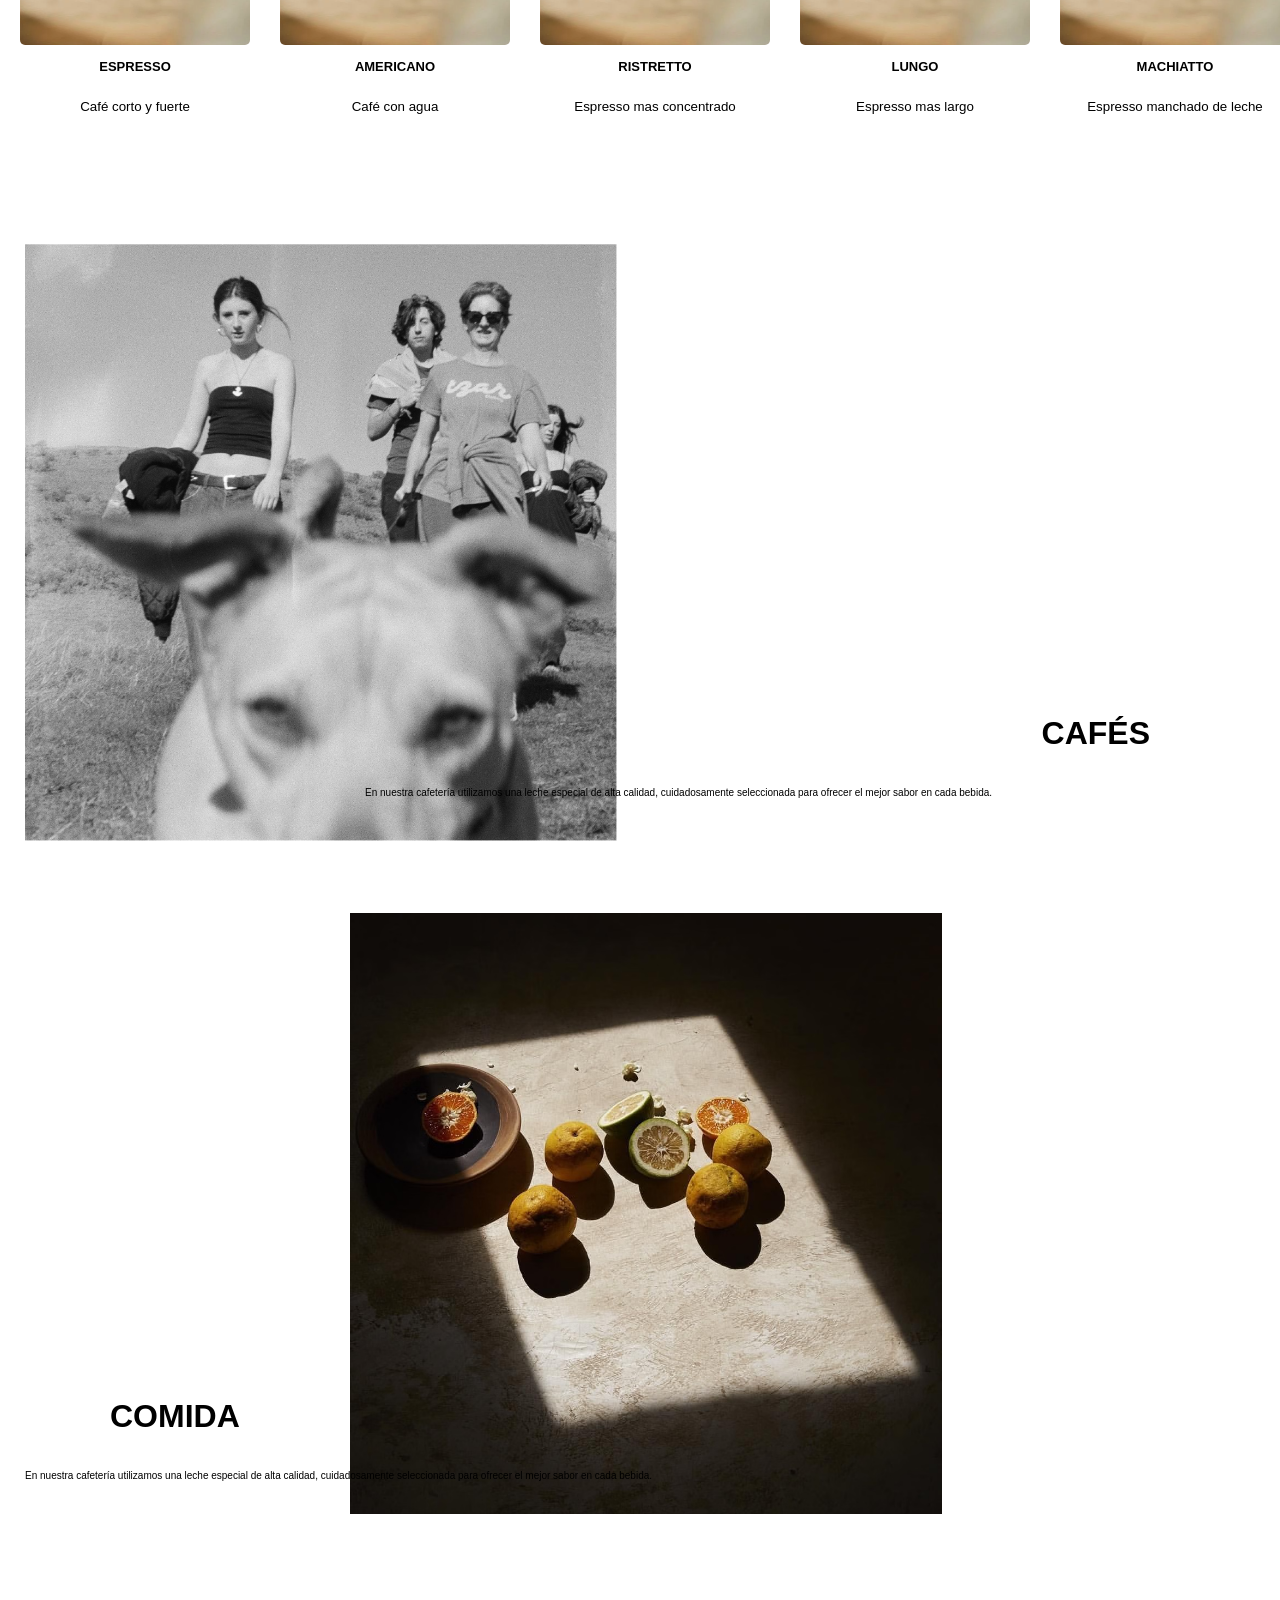
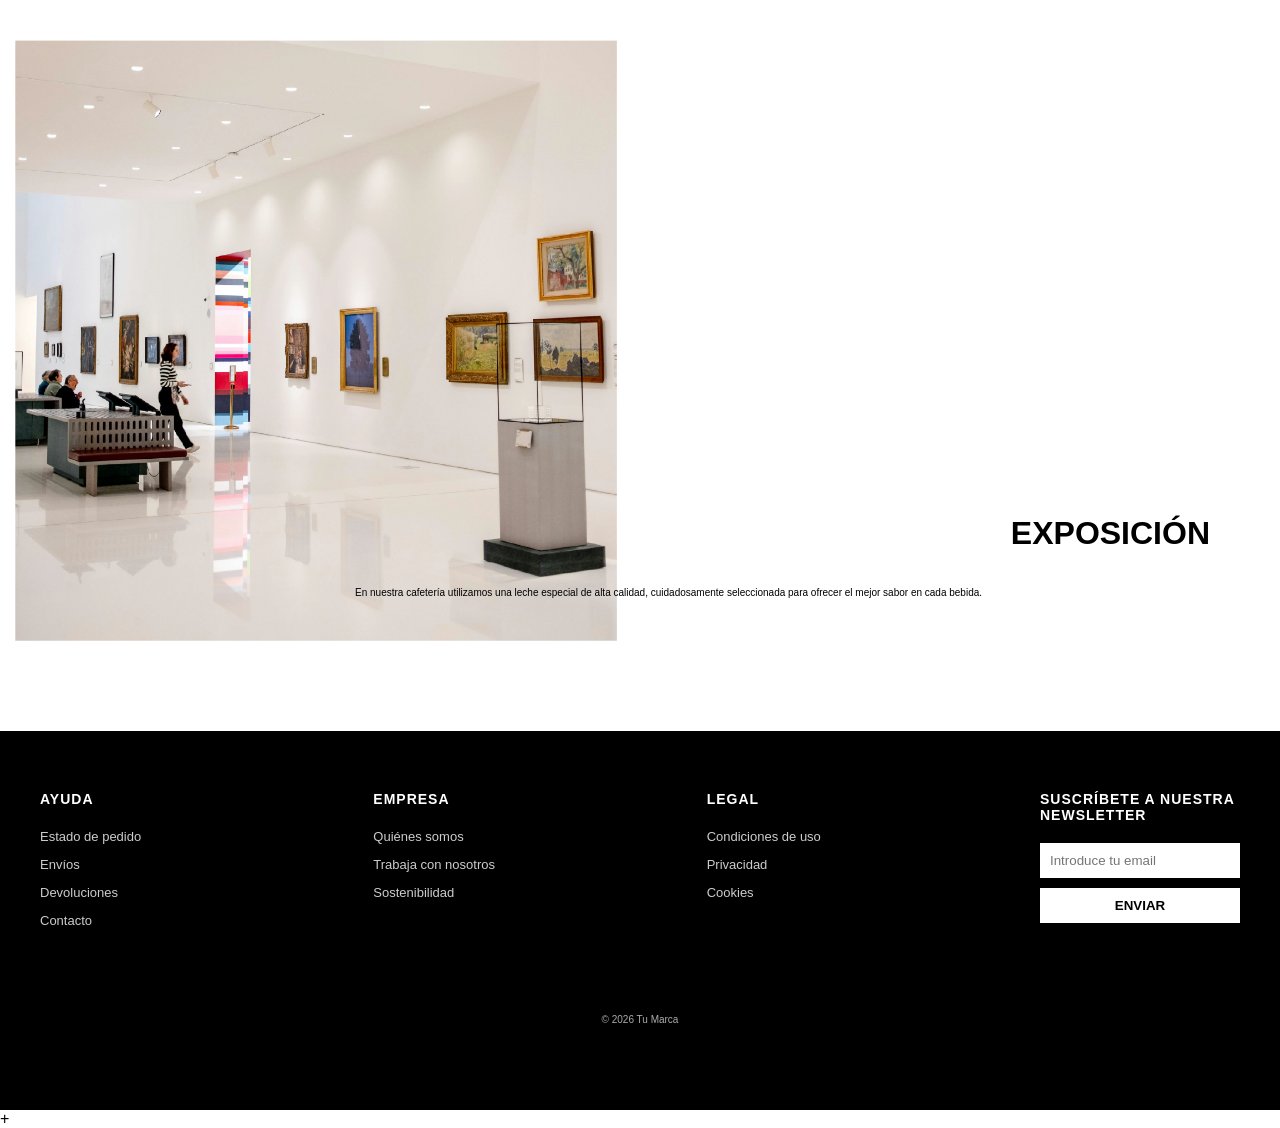
==== commit 68e48d6d: "prueba" ====
--- a/index.html
+++ b/index.html
@@ -70,7 +70,7 @@
 
         <div class="contenedor">
 
-            <img src="img/imagen prueba .jpg" alt="" class="prueba1">
+            <img src="img/familia.jpg" alt="" class="prueba1">
 
             <img src="img/VSSO.png" class="vsso">
 
--- a/CSS/style.css
+++ b/CSS/style.css
@@ -112,17 +112,13 @@
   display: block;
   margin: auto;
 
-margin-right: -24px;
-
-
-
-}
-
-body{
-
-
-  background-color: black;
-}
+
+
+
+
+}
+
+
 
 
 
